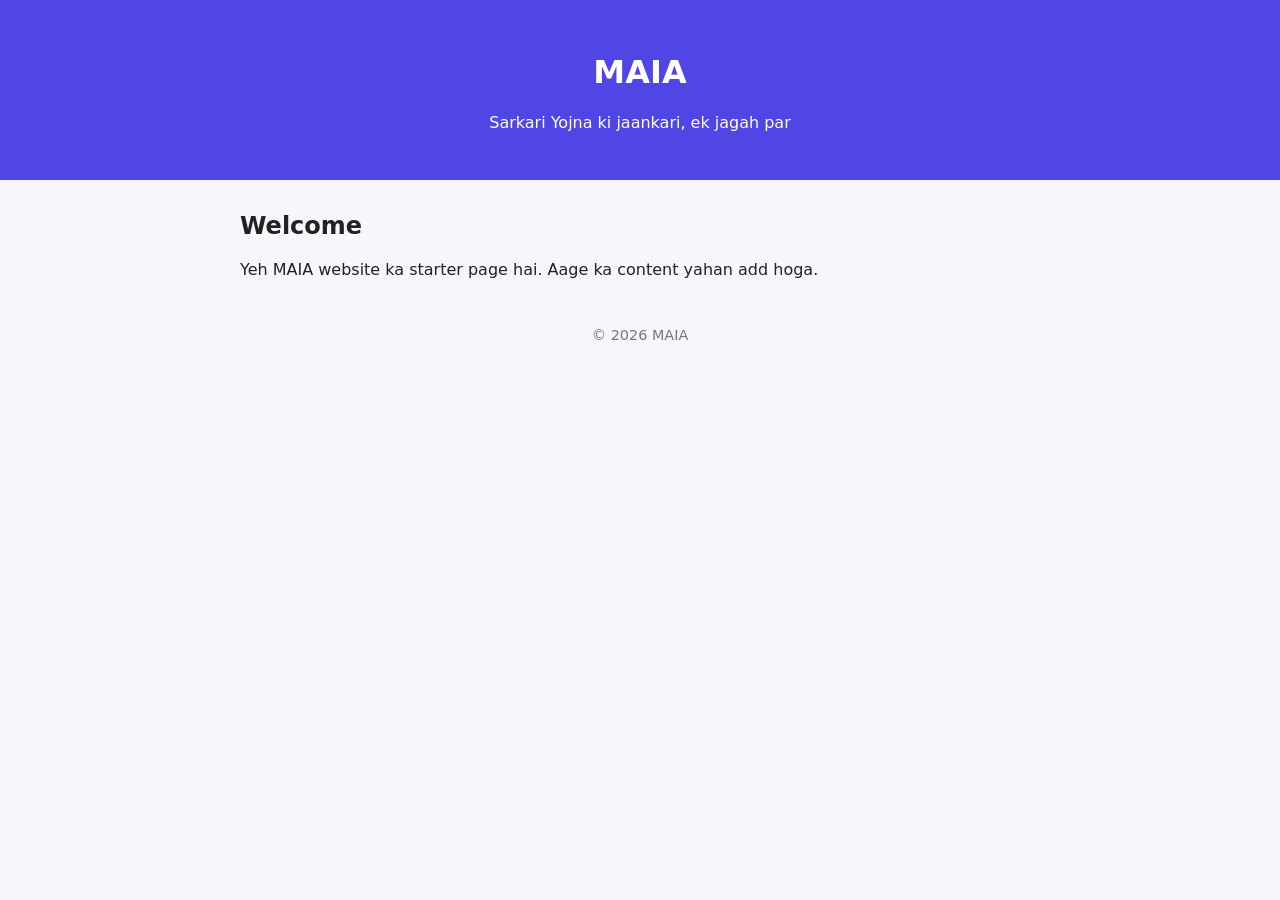
==== index.html @ 8923d4aa "Add starter MAIA website" ====
<!DOCTYPE html>
<html lang="hi">
<head>
  <meta charset="UTF-8">
  <meta name="viewport" content="width=device-width, initial-scale=1.0">
  <title>MAIA</title>
  <style>
    body { margin: 0; font-family: system-ui, sans-serif; background: #f7f7fb; color: #222; }
    header { background: #4f46e5; color: #fff; padding: 2rem 1rem; text-align: center; }
    main { max-width: 800px; margin: 2rem auto; padding: 0 1rem; }
    footer { text-align: center; padding: 1rem; color: #777; font-size: 0.9rem; }
  </style>
</head>
<body>
  <header>
    <h1>MAIA</h1>
    <p>Sarkari Yojna ki jaankari, ek jagah par</p>
  </header>
  <main>
    <h2>Welcome</h2>
    <p>Yeh MAIA website ka starter page hai. Aage ka content yahan add hoga.</p>
  </main>
  <footer>&copy; 2026 MAIA</footer>
</body>
</html>
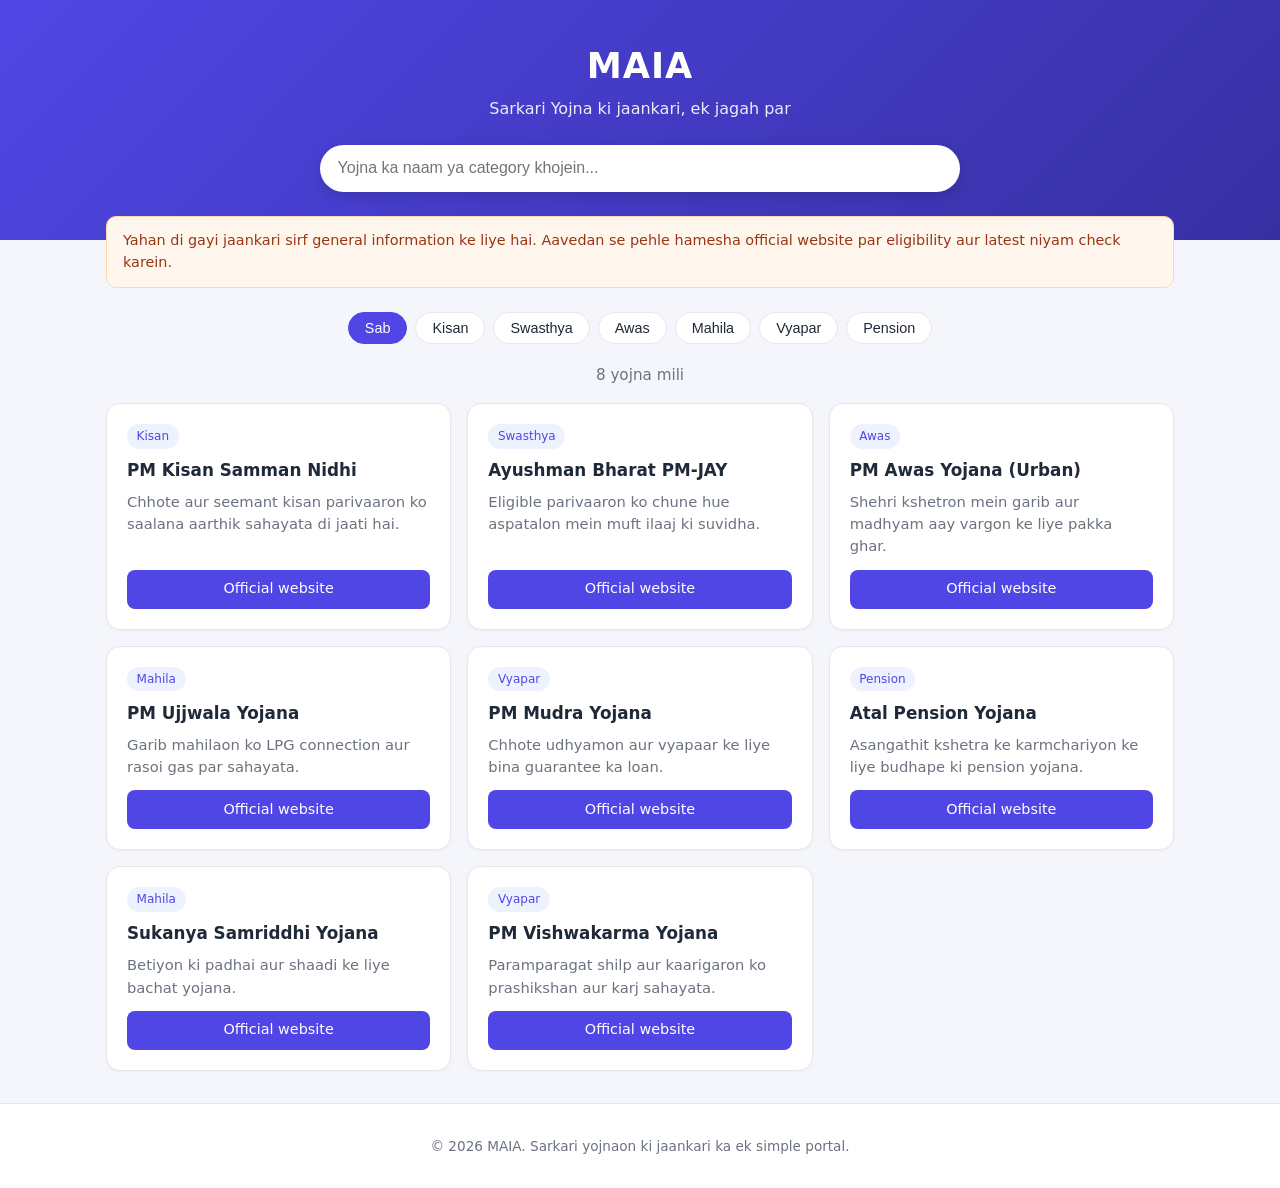
==== commit 198ac2ee: "Build MAIA sarkari yojna portal with search and category filters" ====
--- a/index.html
+++ b/index.html
@@ -3,23 +3,116 @@
 <head>
   <meta charset="UTF-8">
   <meta name="viewport" content="width=device-width, initial-scale=1.0">
-  <title>MAIA</title>
+  <title>MAIA - Sarkari Yojna Portal</title>
   <style>
-    body { margin: 0; font-family: system-ui, sans-serif; background: #f7f7fb; color: #222; }
-    header { background: #4f46e5; color: #fff; padding: 2rem 1rem; text-align: center; }
-    main { max-width: 800px; margin: 2rem auto; padding: 0 1rem; }
-    footer { text-align: center; padding: 1rem; color: #777; font-size: 0.9rem; }
+    :root { --primary: #4f46e5; --primary-dark: #3730a3; --bg: #f5f6fb; --card: #fff; --text: #1f2937; --muted: #6b7280; --border: #e5e7eb; }
+    * { box-sizing: border-box; }
+    body { margin: 0; font-family: system-ui, -apple-system, "Segoe UI", Roboto, sans-serif; background: var(--bg); color: var(--text); line-height: 1.5; }
+    header { background: linear-gradient(135deg, var(--primary), var(--primary-dark)); color: #fff; padding: 2.5rem 1rem 3rem; text-align: center; }
+    header h1 { margin: 0 0 .25rem; font-size: 2.2rem; letter-spacing: 1px; }
+    header p { margin: 0; opacity: .9; }
+    .search-wrap { max-width: 640px; margin: 1.5rem auto 0; }
+    .search-wrap input { width: 100%; padding: .9rem 1.1rem; border-radius: 999px; border: none; font-size: 1rem; outline: none; box-shadow: 0 4px 14px rgba(0,0,0,.15); }
+    main { max-width: 1100px; margin: -1.5rem auto 2rem; padding: 0 1rem; }
+    .filters { display: flex; flex-wrap: wrap; gap: .5rem; margin-bottom: 1.25rem; justify-content: center; }
+    .chip { border: 1px solid var(--border); background: var(--card); padding: .45rem 1rem; border-radius: 999px; cursor: pointer; font-size: .9rem; color: var(--text); }
+    .chip.active { background: var(--primary); border-color: var(--primary); color: #fff; }
+    .count { text-align: center; color: var(--muted); margin-bottom: 1rem; font-size: .95rem; }
+    .grid { display: grid; grid-template-columns: repeat(auto-fill, minmax(290px, 1fr)); gap: 1rem; }
+    .card { background: var(--card); border: 1px solid var(--border); border-radius: 14px; padding: 1.25rem; display: flex; flex-direction: column; box-shadow: 0 1px 3px rgba(0,0,0,.04); }
+    .tag { align-self: flex-start; font-size: .75rem; background: #eef2ff; color: var(--primary); padding: .2rem .6rem; border-radius: 999px; margin-bottom: .6rem; }
+    .card h3 { margin: 0 0 .5rem; font-size: 1.05rem; }
+    .card p { margin: 0 0 .75rem; color: var(--muted); font-size: .92rem; flex: 1; }
+    .meta { font-size: .82rem; color: var(--muted); margin-bottom: .75rem; }
+    .btn { display: inline-block; text-align: center; background: var(--primary); color: #fff; text-decoration: none; padding: .55rem .9rem; border-radius: 8px; font-size: .9rem; }
+    .btn:hover { background: var(--primary-dark); }
+    .empty { text-align: center; color: var(--muted); padding: 2rem 0; display: none; }
+    .notice { background: #fff7ed; border: 1px solid #fed7aa; color: #9a3412; padding: .85rem 1rem; border-radius: 10px; font-size: .9rem; margin-bottom: 1.5rem; }
+    footer { text-align: center; color: var(--muted); font-size: .85rem; padding: 2rem 1rem; border-top: 1px solid var(--border); background: var(--card); }
   </style>
 </head>
 <body>
   <header>
     <h1>MAIA</h1>
     <p>Sarkari Yojna ki jaankari, ek jagah par</p>
+    <div class="search-wrap">
+      <input id="search" type="search" placeholder="Yojna ka naam ya category khojein..." aria-label="Search schemes">
+    </div>
   </header>
+
   <main>
-    <h2>Welcome</h2>
-    <p>Yeh MAIA website ka starter page hai. Aage ka content yahan add hoga.</p>
+    <div class="notice">Yahan di gayi jaankari sirf general information ke liye hai. Aavedan se pehle hamesha official website par eligibility aur latest niyam check karein.</div>
+
+    <div class="filters" id="filters"></div>
+    <div class="count" id="count"></div>
+    <div class="grid" id="grid"></div>
+    <div class="empty" id="empty">Koi yojna nahi mili. Dusra shabd try karein.</div>
   </main>
-  <footer>&copy; 2026 MAIA</footer>
+
+  <footer>&copy; 2026 MAIA. Sarkari yojnaon ki jaankari ka ek simple portal.</footer>
+
+  <script>
+    const schemes = [
+      { name: "PM Kisan Samman Nidhi", category: "Kisan", desc: "Chhote aur seemant kisan parivaaron ko saalana aarthik sahayata di jaati hai.", link: "https://pmkisan.gov.in" },
+      { name: "Ayushman Bharat PM-JAY", category: "Swasthya", desc: "Eligible parivaaron ko chune hue aspatalon mein muft ilaaj ki suvidha.", link: "https://pmjay.gov.in" },
+      { name: "PM Awas Yojana (Urban)", category: "Awas", desc: "Shehri kshetron mein garib aur madhyam aay vargon ke liye pakka ghar.", link: "https://pmay-urban.gov.in" },
+      { name: "PM Ujjwala Yojana", category: "Mahila", desc: "Garib mahilaon ko LPG connection aur rasoi gas par sahayata.", link: "https://www.pmuy.gov.in" },
+      { name: "PM Mudra Yojana", category: "Vyapar", desc: "Chhote udhyamon aur vyapaar ke liye bina guarantee ka loan.", link: "https://www.mudra.org.in" },
+      { name: "Atal Pension Yojana", category: "Pension", desc: "Asangathit kshetra ke karmchariyon ke liye budhape ki pension yojana.", link: "https://www.npscra.nsdl.co.in" },
+      { name: "Sukanya Samriddhi Yojana", category: "Mahila", desc: "Betiyon ki padhai aur shaadi ke liye bachat yojana.", link: "https://www.india.gov.in" },
+      { name: "PM Vishwakarma Yojana", category: "Vyapar", desc: "Paramparagat shilp aur kaarigaron ko prashikshan aur karj sahayata.", link: "https://pmvishwakarma.gov.in" }
+    ];
+
+    const categories = ["Sab", ...new Set(schemes.map(s => s.category))];
+    let activeCategory = "Sab";
+    let query = "";
+
+    const filtersEl = document.getElementById("filters");
+    const gridEl = document.getElementById("grid");
+    const countEl = document.getElementById("count");
+    const emptyEl = document.getElementById("empty");
+    const searchEl = document.getElementById("search");
+
+    function renderFilters() {
+      filtersEl.innerHTML = "";
+      categories.forEach(cat => {
+        const btn = document.createElement("button");
+        btn.className = "chip" + (cat === activeCategory ? " active" : "");
+        btn.textContent = cat;
+        btn.onclick = () => { activeCategory = cat; renderFilters(); renderCards(); };
+        filtersEl.appendChild(btn);
+      });
+    }
+
+    function renderCards() {
+      const q = query.trim().toLowerCase();
+      const list = schemes.filter(s =>
+        (activeCategory === "Sab" || s.category === activeCategory) &&
+        (s.name.toLowerCase().includes(q) || s.desc.toLowerCase().includes(q) || s.category.toLowerCase().includes(q))
+      );
+      gridEl.innerHTML = "";
+      list.forEach(s => {
+        const card = document.createElement("div");
+        card.className = "card";
+        card.innerHTML = `
+          <span class="tag"></span>
+          <h3></h3>
+          <p></p>
+          <a class="btn" target="_blank" rel="noopener noreferrer">Official website</a>`;
+        card.querySelector(".tag").textContent = s.category;
+        card.querySelector("h3").textContent = s.name;
+        card.querySelector("p").textContent = s.desc;
+        card.querySelector("a").href = s.link;
+        gridEl.appendChild(card);
+      });
+      countEl.textContent = `${list.length} yojna mili`;
+      emptyEl.style.display = list.length ? "none" : "block";
+    }
+
+    searchEl.addEventListener("input", e => { query = e.target.value; renderCards(); });
+
+    renderFilters();
+    renderCards();
+  </script>
 </body>
 </html>
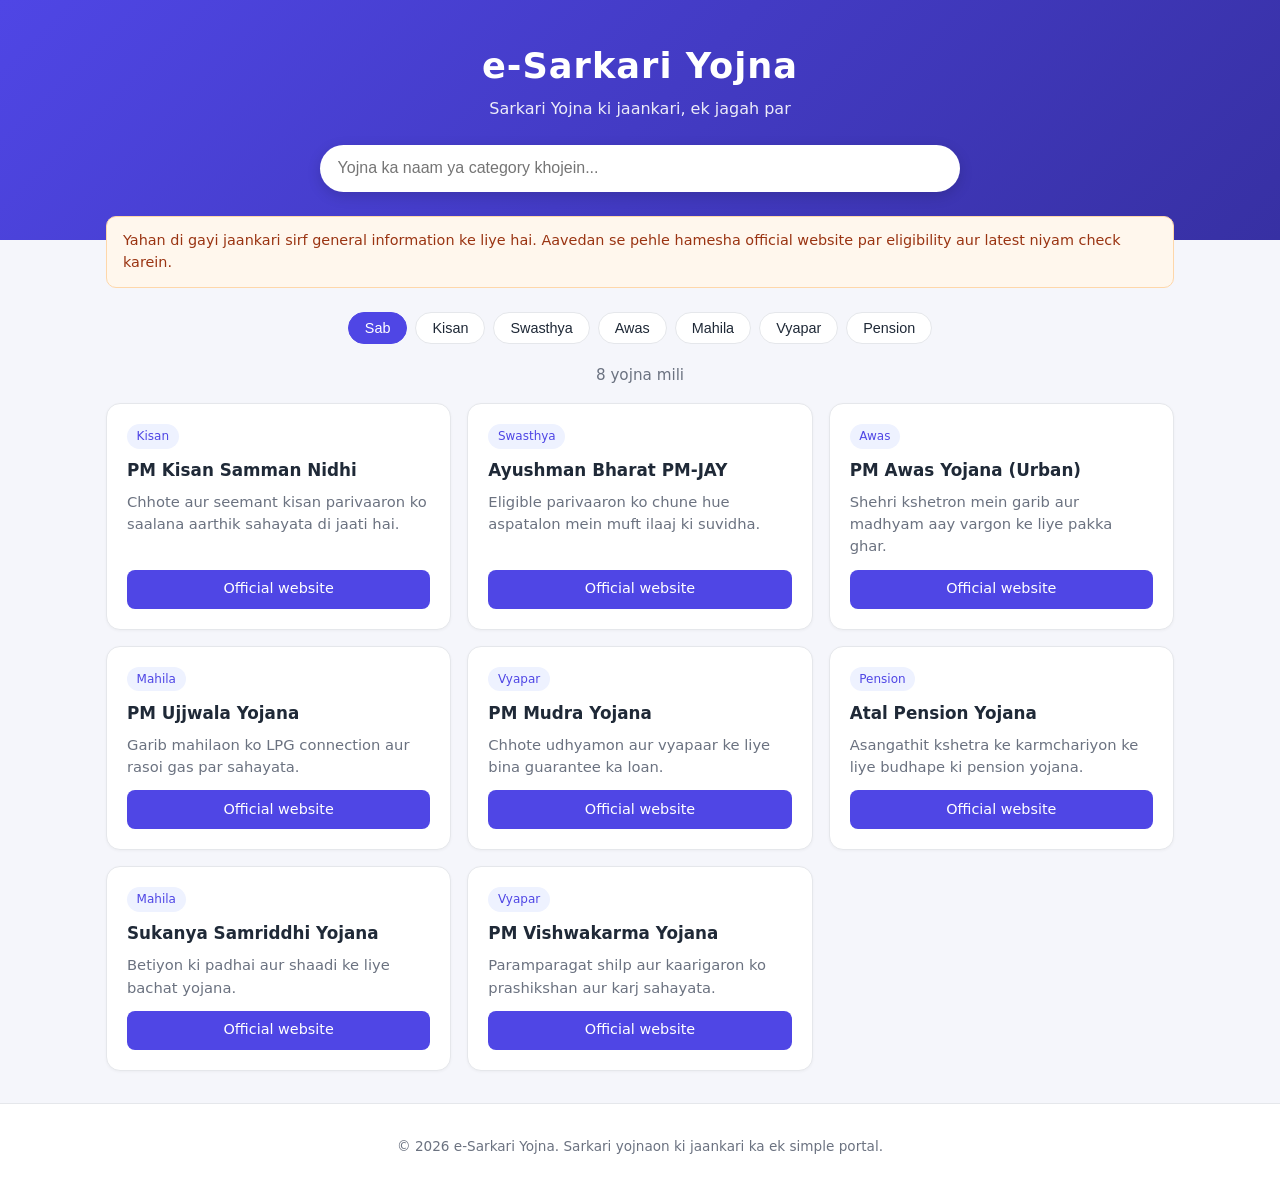
==== commit 416fffe6: "Rename site to e-Sarkari Yojna" ====
--- a/index.html
+++ b/index.html
@@ -3,7 +3,7 @@
 <head>
   <meta charset="UTF-8">
   <meta name="viewport" content="width=device-width, initial-scale=1.0">
-  <title>MAIA - Sarkari Yojna Portal</title>
+  <title>e-Sarkari Yojna - Sarkari Yojna Portal</title>
   <style>
     :root { --primary: #4f46e5; --primary-dark: #3730a3; --bg: #f5f6fb; --card: #fff; --text: #1f2937; --muted: #6b7280; --border: #e5e7eb; }
     * { box-sizing: border-box; }
@@ -23,7 +23,6 @@
     .tag { align-self: flex-start; font-size: .75rem; background: #eef2ff; color: var(--primary); padding: .2rem .6rem; border-radius: 999px; margin-bottom: .6rem; }
     .card h3 { margin: 0 0 .5rem; font-size: 1.05rem; }
     .card p { margin: 0 0 .75rem; color: var(--muted); font-size: .92rem; flex: 1; }
-    .meta { font-size: .82rem; color: var(--muted); margin-bottom: .75rem; }
     .btn { display: inline-block; text-align: center; background: var(--primary); color: #fff; text-decoration: none; padding: .55rem .9rem; border-radius: 8px; font-size: .9rem; }
     .btn:hover { background: var(--primary-dark); }
     .empty { text-align: center; color: var(--muted); padding: 2rem 0; display: none; }
@@ -33,7 +32,7 @@
 </head>
 <body>
   <header>
-    <h1>MAIA</h1>
+    <h1>e-Sarkari Yojna</h1>
     <p>Sarkari Yojna ki jaankari, ek jagah par</p>
     <div class="search-wrap">
       <input id="search" type="search" placeholder="Yojna ka naam ya category khojein..." aria-label="Search schemes">
@@ -49,7 +48,7 @@
     <div class="empty" id="empty">Koi yojna nahi mili. Dusra shabd try karein.</div>
   </main>
 
-  <footer>&copy; 2026 MAIA. Sarkari yojnaon ki jaankari ka ek simple portal.</footer>
+  <footer>&copy; 2026 e-Sarkari Yojna. Sarkari yojnaon ki jaankari ka ek simple portal.</footer>
 
   <script>
     const schemes = [
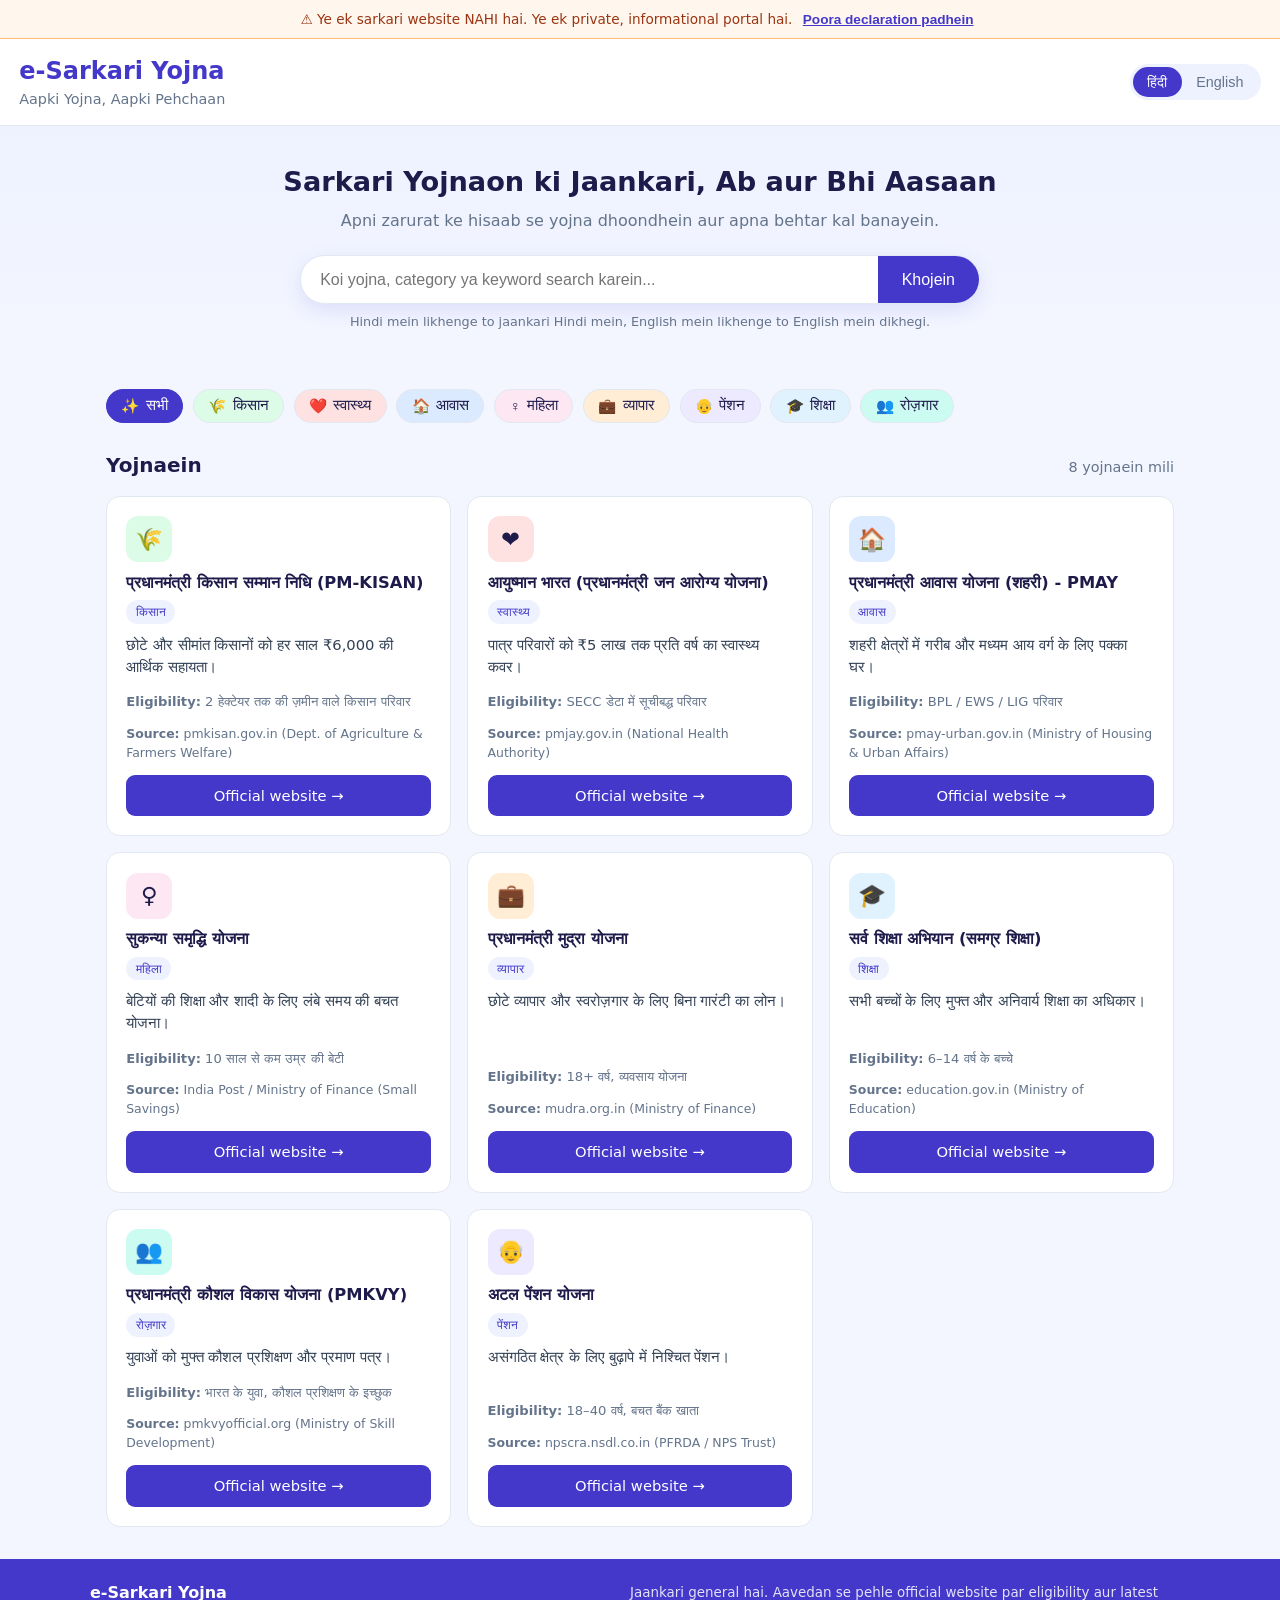
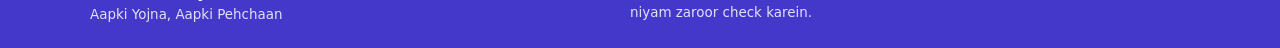
==== commit 7f303f11: "Rebuild portal per mockup: bilingual (Hindi/English by search), declaration, source links" ====
--- a/index.html
+++ b/index.html
@@ -1,117 +1,366 @@
 <!DOCTYPE html>
 <html lang="hi">
 <head>
-  <meta charset="UTF-8">
-  <meta name="viewport" content="width=device-width, initial-scale=1.0">
-  <title>e-Sarkari Yojna - Sarkari Yojna Portal</title>
-  <style>
-    :root { --primary: #4f46e5; --primary-dark: #3730a3; --bg: #f5f6fb; --card: #fff; --text: #1f2937; --muted: #6b7280; --border: #e5e7eb; }
-    * { box-sizing: border-box; }
-    body { margin: 0; font-family: system-ui, -apple-system, "Segoe UI", Roboto, sans-serif; background: var(--bg); color: var(--text); line-height: 1.5; }
-    header { background: linear-gradient(135deg, var(--primary), var(--primary-dark)); color: #fff; padding: 2.5rem 1rem 3rem; text-align: center; }
-    header h1 { margin: 0 0 .25rem; font-size: 2.2rem; letter-spacing: 1px; }
-    header p { margin: 0; opacity: .9; }
-    .search-wrap { max-width: 640px; margin: 1.5rem auto 0; }
-    .search-wrap input { width: 100%; padding: .9rem 1.1rem; border-radius: 999px; border: none; font-size: 1rem; outline: none; box-shadow: 0 4px 14px rgba(0,0,0,.15); }
-    main { max-width: 1100px; margin: -1.5rem auto 2rem; padding: 0 1rem; }
-    .filters { display: flex; flex-wrap: wrap; gap: .5rem; margin-bottom: 1.25rem; justify-content: center; }
-    .chip { border: 1px solid var(--border); background: var(--card); padding: .45rem 1rem; border-radius: 999px; cursor: pointer; font-size: .9rem; color: var(--text); }
-    .chip.active { background: var(--primary); border-color: var(--primary); color: #fff; }
-    .count { text-align: center; color: var(--muted); margin-bottom: 1rem; font-size: .95rem; }
-    .grid { display: grid; grid-template-columns: repeat(auto-fill, minmax(290px, 1fr)); gap: 1rem; }
-    .card { background: var(--card); border: 1px solid var(--border); border-radius: 14px; padding: 1.25rem; display: flex; flex-direction: column; box-shadow: 0 1px 3px rgba(0,0,0,.04); }
-    .tag { align-self: flex-start; font-size: .75rem; background: #eef2ff; color: var(--primary); padding: .2rem .6rem; border-radius: 999px; margin-bottom: .6rem; }
-    .card h3 { margin: 0 0 .5rem; font-size: 1.05rem; }
-    .card p { margin: 0 0 .75rem; color: var(--muted); font-size: .92rem; flex: 1; }
-    .btn { display: inline-block; text-align: center; background: var(--primary); color: #fff; text-decoration: none; padding: .55rem .9rem; border-radius: 8px; font-size: .9rem; }
-    .btn:hover { background: var(--primary-dark); }
-    .empty { text-align: center; color: var(--muted); padding: 2rem 0; display: none; }
-    .notice { background: #fff7ed; border: 1px solid #fed7aa; color: #9a3412; padding: .85rem 1rem; border-radius: 10px; font-size: .9rem; margin-bottom: 1.5rem; }
-    footer { text-align: center; color: var(--muted); font-size: .85rem; padding: 2rem 1rem; border-top: 1px solid var(--border); background: var(--card); }
-  </style>
+<meta charset="UTF-8">
+<meta name="viewport" content="width=device-width, initial-scale=1.0">
+<title>e-Sarkari Yojna - Aapki Yojna, Aapki Pehchaan</title>
+<style>
+:root{--p:#4338ca;--p2:#312e81;--bg:#f4f6ff;--card:#fff;--tx:#1e1b4b;--mu:#64748b;--bd:#e2e8f0;--warn:#fff7ed;--warnbd:#fdba74;--warntx:#9a3412}
+*{box-sizing:border-box}
+body{margin:0;font-family:system-ui,-apple-system,"Segoe UI",Roboto,"Noto Sans Devanagari",sans-serif;background:var(--bg);color:var(--tx);line-height:1.5}
+.disc-bar{background:var(--warn);border-bottom:1px solid var(--warnbd);color:var(--warntx);font-size:.85rem;padding:.55rem 1rem;text-align:center}
+.disc-bar button{background:none;border:none;color:var(--p);font-weight:600;cursor:pointer;text-decoration:underline;font-size:.85rem}
+header.top{background:#fff;border-bottom:1px solid var(--bd);padding:.9rem 1.2rem;display:flex;align-items:center;justify-content:space-between;flex-wrap:wrap;gap:.75rem}
+.brand h1{margin:0;font-size:1.5rem;color:var(--p)}
+.brand p{margin:0;color:var(--mu);font-size:.9rem}
+.right{display:flex;gap:.6rem;align-items:center;flex-wrap:wrap}
+.lang{display:flex;background:#eef2ff;border-radius:999px;padding:3px}
+.lang button{border:none;background:none;padding:.4rem .9rem;border-radius:999px;cursor:pointer;font-size:.9rem;color:var(--mu)}
+.lang button.on{background:var(--p);color:#fff}
+.hero{background:linear-gradient(#eef2ff,#f4f6ff);padding:2.2rem 1rem 2.4rem;text-align:center}
+.hero h2{margin:0 0 .4rem;font-size:1.7rem}
+.hero p{margin:0 0 1.4rem;color:var(--mu)}
+.search{max-width:680px;margin:0 auto;display:flex;background:#fff;border-radius:999px;box-shadow:0 6px 20px rgba(67,56,202,.12);overflow:hidden;border:1px solid var(--bd)}
+.search input{flex:1;border:none;outline:none;padding:.9rem 1.2rem;font-size:1rem;min-width:0;background:transparent}
+.search button{background:var(--p);color:#fff;border:none;padding:0 1.5rem;font-size:1rem;cursor:pointer}
+.search-hint{font-size:.8rem;color:var(--mu);margin-top:.5rem}
+.cats{display:flex;gap:.6rem;overflow-x:auto;padding:1.2rem 1rem;max-width:1100px;margin:0 auto}
+.cat{flex:0 0 auto;display:flex;align-items:center;gap:.4rem;border:1px solid var(--bd);background:#fff;border-radius:999px;padding:.45rem .9rem;cursor:pointer;font-size:.92rem;color:var(--tx)}
+.cat.on{background:var(--p);border-color:var(--p);color:#fff}
+main{max-width:1100px;margin:0 auto;padding:0 1rem 2rem}
+.sec{display:flex;justify-content:space-between;align-items:baseline;margin:.5rem 0 1rem}
+.sec h3{margin:0;font-size:1.25rem}
+.sec span{color:var(--mu);font-size:.9rem}
+.grid{display:grid;grid-template-columns:repeat(auto-fill,minmax(300px,1fr));gap:1rem}
+.card{background:var(--card);border:1px solid var(--bd);border-radius:14px;padding:1.2rem;display:flex;flex-direction:column}
+.ic{width:46px;height:46px;border-radius:12px;display:flex;align-items:center;justify-content:center;font-size:1.4rem;margin-bottom:.6rem}
+.card h4{margin:0 0 .4rem;font-size:1.02rem;line-height:1.35}
+.tag{align-self:flex-start;font-size:.75rem;padding:.18rem .6rem;border-radius:999px;background:#eef2ff;color:var(--p);margin-bottom:.6rem}
+.card p{margin:0 0 .7rem;color:#334155;font-size:.92rem;flex:1}
+.meta{font-size:.82rem;color:var(--mu);margin:.2rem 0}
+.src{font-size:.78rem;color:var(--mu);margin:.6rem 0 .8rem}
+.btn{display:block;text-align:center;background:var(--p);color:#fff;text-decoration:none;padding:.6rem;border-radius:9px;font-size:.92rem}
+.btn:hover{background:var(--p2)}
+.empty{display:none;background:#fff;border:1px dashed #c7d2fe;border-radius:14px;padding:2rem 1rem;text-align:center;margin-top:1rem}
+.empty h4{margin:.4rem 0}
+.empty p{color:var(--mu);margin:.2rem 0 1rem}
+.empty button{background:var(--p);color:#fff;border:none;padding:.6rem 1.2rem;border-radius:9px;cursor:pointer}
+footer{background:var(--p);color:#fff;padding:1.4rem 1rem}
+footer .in{max-width:1100px;margin:0 auto;display:flex;justify-content:space-between;gap:1rem;flex-wrap:wrap;align-items:center}
+footer small{opacity:.85;display:block;max-width:560px;font-size:.84rem}
+.modal{position:fixed;inset:0;background:rgba(15,23,42,.55);display:none;align-items:center;justify-content:center;padding:1rem;z-index:10}
+.modal.open{display:flex}
+.modal .box{background:#fff;color:var(--tx);max-width:560px;width:100%;border-radius:16px;padding:1.5rem;max-height:86vh;overflow:auto}
+.modal h3{margin:0 0 .8rem}
+.modal p,.modal li{font-size:.94rem}
+.modal button{background:var(--p);color:#fff;border:none;padding:.6rem 1.2rem;border-radius:9px;cursor:pointer;margin-top:.6rem}
+</style>
 </head>
 <body>
-  <header>
+
+<div class="disc-bar">
+  <span id="discBarText"></span>
+  <button id="openDisc"></button>
+</div>
+
+<header class="top">
+  <div class="brand">
     <h1>e-Sarkari Yojna</h1>
-    <p>Sarkari Yojna ki jaankari, ek jagah par</p>
-    <div class="search-wrap">
-      <input id="search" type="search" placeholder="Yojna ka naam ya category khojein..." aria-label="Search schemes">
+    <p id="tagline"></p>
+  </div>
+  <div class="right">
+    <div class="lang" role="group" aria-label="Language">
+      <button id="lHi" type="button">हिंदी</button>
+      <button id="lEn" type="button">English</button>
     </div>
-  </header>
-
-  <main>
-    <div class="notice">Yahan di gayi jaankari sirf general information ke liye hai. Aavedan se pehle hamesha official website par eligibility aur latest niyam check karein.</div>
-
-    <div class="filters" id="filters"></div>
-    <div class="count" id="count"></div>
-    <div class="grid" id="grid"></div>
-    <div class="empty" id="empty">Koi yojna nahi mili. Dusra shabd try karein.</div>
-  </main>
-
-  <footer>&copy; 2026 e-Sarkari Yojna. Sarkari yojnaon ki jaankari ka ek simple portal.</footer>
-
-  <script>
-    const schemes = [
-      { name: "PM Kisan Samman Nidhi", category: "Kisan", desc: "Chhote aur seemant kisan parivaaron ko saalana aarthik sahayata di jaati hai.", link: "https://pmkisan.gov.in" },
-      { name: "Ayushman Bharat PM-JAY", category: "Swasthya", desc: "Eligible parivaaron ko chune hue aspatalon mein muft ilaaj ki suvidha.", link: "https://pmjay.gov.in" },
-      { name: "PM Awas Yojana (Urban)", category: "Awas", desc: "Shehri kshetron mein garib aur madhyam aay vargon ke liye pakka ghar.", link: "https://pmay-urban.gov.in" },
-      { name: "PM Ujjwala Yojana", category: "Mahila", desc: "Garib mahilaon ko LPG connection aur rasoi gas par sahayata.", link: "https://www.pmuy.gov.in" },
-      { name: "PM Mudra Yojana", category: "Vyapar", desc: "Chhote udhyamon aur vyapaar ke liye bina guarantee ka loan.", link: "https://www.mudra.org.in" },
-      { name: "Atal Pension Yojana", category: "Pension", desc: "Asangathit kshetra ke karmchariyon ke liye budhape ki pension yojana.", link: "https://www.npscra.nsdl.co.in" },
-      { name: "Sukanya Samriddhi Yojana", category: "Mahila", desc: "Betiyon ki padhai aur shaadi ke liye bachat yojana.", link: "https://www.india.gov.in" },
-      { name: "PM Vishwakarma Yojana", category: "Vyapar", desc: "Paramparagat shilp aur kaarigaron ko prashikshan aur karj sahayata.", link: "https://pmvishwakarma.gov.in" }
-    ];
-
-    const categories = ["Sab", ...new Set(schemes.map(s => s.category))];
-    let activeCategory = "Sab";
-    let query = "";
-
-    const filtersEl = document.getElementById("filters");
-    const gridEl = document.getElementById("grid");
-    const countEl = document.getElementById("count");
-    const emptyEl = document.getElementById("empty");
-    const searchEl = document.getElementById("search");
-
-    function renderFilters() {
-      filtersEl.innerHTML = "";
-      categories.forEach(cat => {
-        const btn = document.createElement("button");
-        btn.className = "chip" + (cat === activeCategory ? " active" : "");
-        btn.textContent = cat;
-        btn.onclick = () => { activeCategory = cat; renderFilters(); renderCards(); };
-        filtersEl.appendChild(btn);
-      });
-    }
-
-    function renderCards() {
-      const q = query.trim().toLowerCase();
-      const list = schemes.filter(s =>
-        (activeCategory === "Sab" || s.category === activeCategory) &&
-        (s.name.toLowerCase().includes(q) || s.desc.toLowerCase().includes(q) || s.category.toLowerCase().includes(q))
-      );
-      gridEl.innerHTML = "";
-      list.forEach(s => {
-        const card = document.createElement("div");
-        card.className = "card";
-        card.innerHTML = `
-          <span class="tag"></span>
-          <h3></h3>
-          <p></p>
-          <a class="btn" target="_blank" rel="noopener noreferrer">Official website</a>`;
-        card.querySelector(".tag").textContent = s.category;
-        card.querySelector("h3").textContent = s.name;
-        card.querySelector("p").textContent = s.desc;
-        card.querySelector("a").href = s.link;
-        gridEl.appendChild(card);
-      });
-      countEl.textContent = `${list.length} yojna mili`;
-      emptyEl.style.display = list.length ? "none" : "block";
-    }
-
-    searchEl.addEventListener("input", e => { query = e.target.value; renderCards(); });
-
-    renderFilters();
-    renderCards();
-  </script>
+  </div>
+</header>
+
+<section class="hero">
+  <h2 id="heroTitle"></h2>
+  <p id="heroSub"></p>
+  <form class="search" id="searchForm" role="search">
+    <input id="q" type="search" autocomplete="off" aria-label="Search">
+    <button type="submit" id="searchBtn"></button>
+  </form>
+  <div class="search-hint" id="hint"></div>
+</section>
+
+<nav class="cats" id="cats" aria-label="Categories"></nav>
+
+<main>
+  <div class="sec"><h3 id="listTitle"></h3><span id="count"></span></div>
+  <div class="grid" id="grid"></div>
+  <div class="empty" id="empty">
+    <div style="font-size:2rem">🔍</div>
+    <h4 id="emptyTitle"></h4>
+    <p id="emptyText"></p>
+    <button id="showAll" type="button"></button>
+  </div>
+</main>
+
+<footer>
+  <div class="in">
+    <div>
+      <strong>e-Sarkari Yojna</strong>
+      <small id="footTag"></small>
+    </div>
+    <small id="footDisc"></small>
+  </div>
+</footer>
+
+<div class="modal" id="modal" role="dialog" aria-modal="true">
+  <div class="box">
+    <h3 id="mdTitle"></h3>
+    <div id="mdBody"></div>
+    <button id="mdClose" type="button"></button>
+  </div>
+</div>
+
+<script>
+const UI = {
+  hi: {
+    discBar: "⚠️ Ye ek sarkari website NAHI hai. Ye ek private, informational portal hai.",
+    discBtn: "Poora declaration padhein",
+    tagline: "Aapki Yojna, Aapki Pehchaan",
+    heroTitle: "Sarkari Yojnaon ki Jaankari, Ab aur Bhi Aasaan",
+    heroSub: "Apni zarurat ke hisaab se yojna dhoondhein aur apna behtar kal banayein.",
+    searchPh: "Koi yojna, category ya keyword search karein...",
+    searchBtn: "Khojein",
+    hint: "Hindi mein likhenge to jaankari Hindi mein, English mein likhenge to English mein dikhegi.",
+    listTitle: "Yojnaein",
+    count: n => `${n} yojnaein mili`,
+    btn: "Official website",
+    src: "Source",
+    elig: "Eligibility",
+    emptyTitle: "Koi yojna nahi mili!",
+    emptyText: "Aapke search ya filter se koi yojna match nahi hui.",
+    showAll: "Sab dikhayein",
+    footTag: "Aapki Yojna, Aapki Pehchaan",
+    footDisc: "Jaankari general hai. Aavedan se pehle official website par eligibility aur latest niyam zaroor check karein.",
+    mdTitle: "Declaration / Ghoshna",
+    mdClose: "Samjha, band karein",
+    mdBody: `<p><b>Ye sarkari website nahi hai.</b> e-Sarkari Yojna ek private, informational portal hai jo sarkari yojnaon ki jaankari saral bhasha mein dene ke liye banaya gaya hai.</p>
+      <ul><li>Yahan di gayi jaankari kisi sarkari vibhaag ki aadhikarik ghoshna nahi hai.</li>
+      <li>Ye portal kisi bhi sarkari vibhaag, mantralaya ya sarkari sanstha se sambandhit nahi hai.</li>
+      <li>Aavedan, bhugtaan ya kisi bhi sarkari kaam ke liye is portal par koi form nahi bharein.</li>
+      <li>Har yojna ka source aur official link diya gaya hai. Final eligibility, dastavez aur shulk ke liye hamesha official website dekhein.</li>
+      <li>Jaankari update hoti rehti hai, par uski puri zimmedari nahi li ja sakti. Galti hone par source hi antim maana jaayega.</li></ul>`,
+    chipLabel: c => c.hi
+  },
+  en: {
+    discBar: "⚠️ This is NOT a government website. It is a private, informational portal.",
+    discBtn: "Read full declaration",
+    tagline: "Aapki Yojna, Aapki Pehchaan",
+    heroTitle: "Government Schemes Information, Made Easier",
+    heroSub: "Find a scheme that suits your needs and build a better future.",
+    searchPh: "Search scheme, category or keyword...",
+    searchBtn: "Search",
+    hint: "Search in Hindi to see results in Hindi, or in English to see results in English.",
+    listTitle: "Schemes",
+    count: n => `${n} schemes found`,
+    btn: "Official website",
+    src: "Source",
+    elig: "Eligibility",
+    emptyTitle: "No scheme found!",
+    emptyText: "No scheme matches your search or filter.",
+    showAll: "Show all",
+    footTag: "Aapki Yojna, Aapki Pehchaan",
+    footDisc: "Information is general. Always check eligibility and latest rules on the official website before applying.",
+    mdTitle: "Declaration",
+    mdClose: "Understood, close",
+    mdBody: `<p><b>This is NOT a government website.</b> e-Sarkari Yojna is a private, informational portal created to explain government schemes in simple language.</p>
+      <ul><li>The information here is not an official announcement of any government department.</li>
+      <li>This portal is not affiliated with any government ministry, department or agency.</li>
+      <li>Do not fill any application, payment or government form through this portal.</li>
+      <li>Each scheme lists its source and official link. For final eligibility, documents and fees, always check the official website.</li>
+      <li>Information is updated from time to time, but accuracy is not guaranteed. In case of any mismatch, the official source prevails.</li></ul>`,
+    chipLabel: c => c.en
+  }
+};
+
+const CATS = {
+  kisan:{hi:"किसान",en:"Kisan",icon:"🌾",bg:"#dcfce7"},
+  swasthya:{hi:"स्वास्थ्य",en:"Swasthya",icon:"❤️",bg:"#fee2e2"},
+  awas:{hi:"आवास",en:"Awas",icon:"🏠",bg:"#dbeafe"},
+  mahila:{hi:"महिला",en:"Mahila",icon:"♀️",bg:"#fce7f3"},
+  vyapar:{hi:"व्यापार",en:"Vyapar",icon:"💼",bg:"#ffedd5"},
+  pension:{hi:"पेंशन",en:"Pension",icon:"👴",bg:"#ede9fe"},
+  shiksha:{hi:"शिक्षा",en:"Shiksha",icon:"🎓",bg:"#e0f2fe"},
+  rozgar:{hi:"रोज़गार",en:"Rozgar",icon:"👥",bg:"#ccfbf1"}
+};
+
+const SCHEMES = [
+  { cat:"kisan", icon:"🌾",
+    name:{hi:"प्रधानमंत्री किसान सम्मान निधि (PM-KISAN)",en:"Pradhan Mantri Kisan Samman Nidhi (PM-KISAN)"},
+    desc:{hi:"छोटे और सीमांत किसानों को हर साल ₹6,000 की आर्थिक सहायता।",en:"Annual income support of ₹6,000 for small and marginal farmer families."},
+    elig:{hi:"2 हेक्टेयर तक की ज़मीन वाले किसान परिवार",en:"Farmer families with up to 2 hectares of cultivable land"},
+    keys:"kisan farmer pm kisan किसान खेती ज़मीन",
+    src:{name:"pmkisan.gov.in (Dept. of Agriculture & Farmers Welfare)",url:"https://pmkisan.gov.in"},
+    link:"https://pmkisan.gov.in" },
+  { cat:"swasthya", icon:"❤️",
+    name:{hi:"आयुष्मान भारत (प्रधानमंत्री जन आरोग्य योजना)",en:"Ayushman Bharat (Pradhan Mantri Jan Arogya Yojana)"},
+    desc:{hi:"पात्र परिवारों को ₹5 लाख तक प्रति वर्ष का स्वास्थ्य कवर।",en:"Health cover up to ₹5 lakh per family per year for eligible families."},
+    elig:{hi:"SECC डेटा में सूचीबद्ध परिवार",en:"Families listed in SECC data"},
+    keys:"health swasthya ayushman इलाज अस्पताल स्वास्थ्य बीमा",
+    src:{name:"pmjay.gov.in (National Health Authority)",url:"https://pmjay.gov.in"},
+    link:"https://pmjay.gov.in" },
+  { cat:"awas", icon:"🏠",
+    name:{hi:"प्रधानमंत्री आवास योजना (शहरी) - PMAY",en:"Pradhan Mantri Awas Yojana (Urban) - PMAY"},
+    desc:{hi:"शहरी क्षेत्रों में गरीब और मध्यम आय वर्ग के लिए पक्का घर।",en:"Pucca house for economically weaker and middle income groups in urban areas."},
+    elig:{hi:"BPL / EWS / LIG परिवार",en:"BPL / EWS / LIG families"},
+    keys:"awas ghar house pmay आवास घर मकान",
+    src:{name:"pmay-urban.gov.in (Ministry of Housing & Urban Affairs)",url:"https://pmay-urban.gov.in"},
+    link:"https://pmay-urban.gov.in" },
+  { cat:"mahila", icon:"♀️",
+    name:{hi:"सुकन्या समृद्धि योजना",en:"Sukanya Samriddhi Yojana"},
+    desc:{hi:"बेटियों की शिक्षा और शादी के लिए लंबे समय की बचत योजना।",en:"Long-term savings scheme for a girl child's education and marriage."},
+    elig:{hi:"10 साल से कम उम्र की बेटी",en:"Girl child below 10 years of age"},
+    keys:"beti betiyan sukanya बेटी बचत शिक्षा शादी",
+    src:{name:"India Post / Ministry of Finance (Small Savings)",url:"https://www.indiapost.gov.in"},
+    link:"https://www.indiapost.gov.in" },
+  { cat:"vyapar", icon:"💼",
+    name:{hi:"प्रधानमंत्री मुद्रा योजना",en:"PM MUDRA Yojana"},
+    desc:{hi:"छोटे व्यापार और स्वरोज़गार के लिए बिना गारंटी का लोन।",en:"Collateral-free loans for small business and self-employment."},
+    elig:{hi:"18+ वर्ष, व्यवसाय योजना",en:"18+ years, business plan"},
+    keys:"mudra loan karj vyapar business लोन व्यापार",
+    src:{name:"mudra.org.in (Ministry of Finance)",url:"https://www.mudra.org.in"},
+    link:"https://www.mudra.org.in" },
+  { cat:"shiksha", icon:"🎓",
+    name:{hi:"सर्व शिक्षा अभियान (समग्र शिक्षा)",en:"Sarva Shiksha Abhiyan (Samagra Shiksha)"},
+    desc:{hi:"सभी बच्चों के लिए मुफ्त और अनिवार्य शिक्षा का अधिकार।",en:"Free and compulsory education for all children under the Right to Education."},
+    elig:{hi:"6–14 वर्ष के बच्चे",en:"Children aged 6–14 years"},
+    keys:"school shiksha padhai bachche education शिक्षा स्कूल बच्चे",
+    src:{name:"education.gov.in (Ministry of Education)",url:"https://www.education.gov.in"},
+    link:"https://www.education.gov.in" },
+  { cat:"rozgar", icon:"👥",
+    name:{hi:"प्रधानमंत्री कौशल विकास योजना (PMKVY)",en:"Pradhan Mantri Kaushal Vikas Yojana (PMKVY)"},
+    desc:{hi:"युवाओं को मुफ्त कौशल प्रशिक्षण और प्रमाण पत्र।",en:"Free skill training and certification for youth."},
+    elig:{hi:"भारत के युवा, कौशल प्रशिक्षण के इच्छुक",en:"Indian youth wanting skill training"},
+    keys:"rozgar job skill kaushal naukri नौकरी रोज़गार कौशल प्रशिक्षण",
+    src:{name:"pmkvyofficial.org (Ministry of Skill Development)",url:"https://www.pmkvyofficial.org"},
+    link:"https://www.pmkvyofficial.org" },
+  { cat:"pension", icon:"👴",
+    name:{hi:"अटल पेंशन योजना",en:"Atal Pension Yojana"},
+    desc:{hi:"असंगठित क्षेत्र के लिए बुढ़ापे में निश्चित पेंशन।",en:"Guaranteed pension in old age for unorganised sector workers."},
+    elig:{hi:"18–40 वर्ष, बचत बैंक खाता",en:"Age 18–40 years, with a savings bank account"},
+    keys:"pension budhape retirement पेंशन बुढ़ापा",
+    src:{name:"npscra.nsdl.co.in (PFRDA / NPS Trust)",url:"https://www.npscra.nsdl.co.in"},
+    link:"https://www.npscra.nsdl.co.in" }
+];
+
+let lang = "hi";
+let cat = "all";
+let query = "";
+
+const $ = id => document.getElementById(id);
+
+function hasDevanagari(s){ return /[\u0900-\u097F]/.test(s); }
+function hasLatin(s){ return /[A-Za-z]/.test(s); }
+
+function applyStaticText(){
+  const t = UI[lang];
+  document.documentElement.lang = lang;
+  $("discBarText").textContent = t.discBar;
+  $("openDisc").textContent = t.discBtn;
+  $("tagline").textContent = t.tagline;
+  $("heroTitle").textContent = t.heroTitle;
+  $("heroSub").textContent = t.heroSub;
+  $("q").placeholder = t.searchPh;
+  $("searchBtn").textContent = t.searchBtn;
+  $("hint").textContent = t.hint;
+  $("listTitle").textContent = t.listTitle;
+  $("emptyTitle").textContent = t.emptyTitle;
+  $("emptyText").textContent = t.emptyText;
+  $("showAll").textContent = t.showAll;
+  $("footTag").textContent = t.footTag;
+  $("footDisc").textContent = t.footDisc;
+  $("mdTitle").textContent = t.mdTitle;
+  $("mdBody").innerHTML = t.mdBody;
+  $("mdClose").textContent = t.mdClose;
+  $("lHi").classList.toggle("on", lang === "hi");
+  $("lEn").classList.toggle("on", lang === "en");
+}
+
+function renderCats(){
+  const wrap = $("cats");
+  wrap.innerHTML = "";
+  const items = [{key:"all", label: lang==="hi" ? "सभी" : "All", icon:"✨", bg:"#eef2ff"}]
+    .concat(Object.entries(CATS).map(([k,c]) => ({key:k, label:c[lang], icon:c.icon, bg:c.bg})));
+  items.forEach(it => {
+    const b = document.createElement("button");
+    b.type = "button";
+    b.className = "cat" + (cat === it.key ? " on" : "");
+    b.style.background = cat === it.key ? "" : it.bg;
+    b.innerHTML = `<span>${it.icon}</span><span></span>`;
+    b.lastChild.textContent = it.label;
+    b.onclick = () => { cat = it.key; renderCats(); renderCards(); };
+    wrap.appendChild(b);
+  });
+}
+
+function renderCards(){
+  const q = query.trim().toLowerCase();
+  const list = SCHEMES.filter(s =>
+    (cat === "all" || s.cat === cat) &&
+    (!q || s.name.hi.toLowerCase().includes(q) || s.name.en.toLowerCase().includes(q) ||
+     s.desc.hi.toLowerCase().includes(q) || s.desc.en.toLowerCase().includes(q) ||
+     s.keys.toLowerCase().includes(q) || CATS[s.cat].en.toLowerCase().includes(q))
+  );
+  const t = UI[lang];
+  const grid = $("grid");
+  grid.innerHTML = "";
+  list.forEach(s => {
+    const c = CATS[s.cat];
+    const card = document.createElement("article");
+    card.className = "card";
+    card.innerHTML = `
+      <div class="ic" style="background:${c.bg}">${s.icon}</div>
+      <h4></h4>
+      <span class="tag"></span>
+      <p></p>
+      <div class="meta"><b>${t.elig}:</b> <span class="e"></span></div>
+      <div class="src"><b>${t.src}:</b> <span class="sn"></span></div>
+      <a class="btn" target="_blank" rel="noopener noreferrer"></a>`;
+    card.querySelector("h4").textContent = s.name[lang];
+    card.querySelector(".tag").textContent = c[lang];
+    card.querySelector("p").textContent = s.desc[lang];
+    card.querySelector(".e").textContent = s.elig[lang];
+    card.querySelector(".sn").textContent = s.src.name;
+    const a = card.querySelector(".btn");
+    a.href = s.link;
+    a.textContent = t.btn + " →";
+    grid.appendChild(card);
+  });
+  $("count").textContent = t.count(list.length);
+  $("empty").style.display = list.length ? "none" : "block";
+}
+
+function setLang(l){ lang = l; applyStaticText(); renderCats(); renderCards(); }
+
+$("lHi").onclick = () => setLang("hi");
+$("lEn").onclick = () => setLang("en");
+
+$("q").addEventListener("input", e => {
+  const v = e.target.value;
+  query = v;
+  if (hasDevanagari(v)) { if (lang !== "hi") setLang("hi"); else renderCards(); }
+  else if (hasLatin(v)) { if (lang !== "en") setLang("en"); else renderCards(); }
+  else renderCards();
+});
+
+$("searchForm").addEventListener("submit", e => { e.preventDefault(); renderCards(); });
+
+$("showAll").onclick = () => { query = ""; $("q").value = ""; cat = "all"; renderCats(); renderCards(); };
+
+const modal = $("modal");
+$("openDisc").onclick = () => modal.classList.add("open");
+$("mdClose").onclick = () => modal.classList.remove("open");
+modal.addEventListener("click", e => { if (e.target === modal) modal.classList.remove("open"); });
+
+applyStaticText();
+renderCats();
+renderCards();
+</script>
 </body>
 </html>
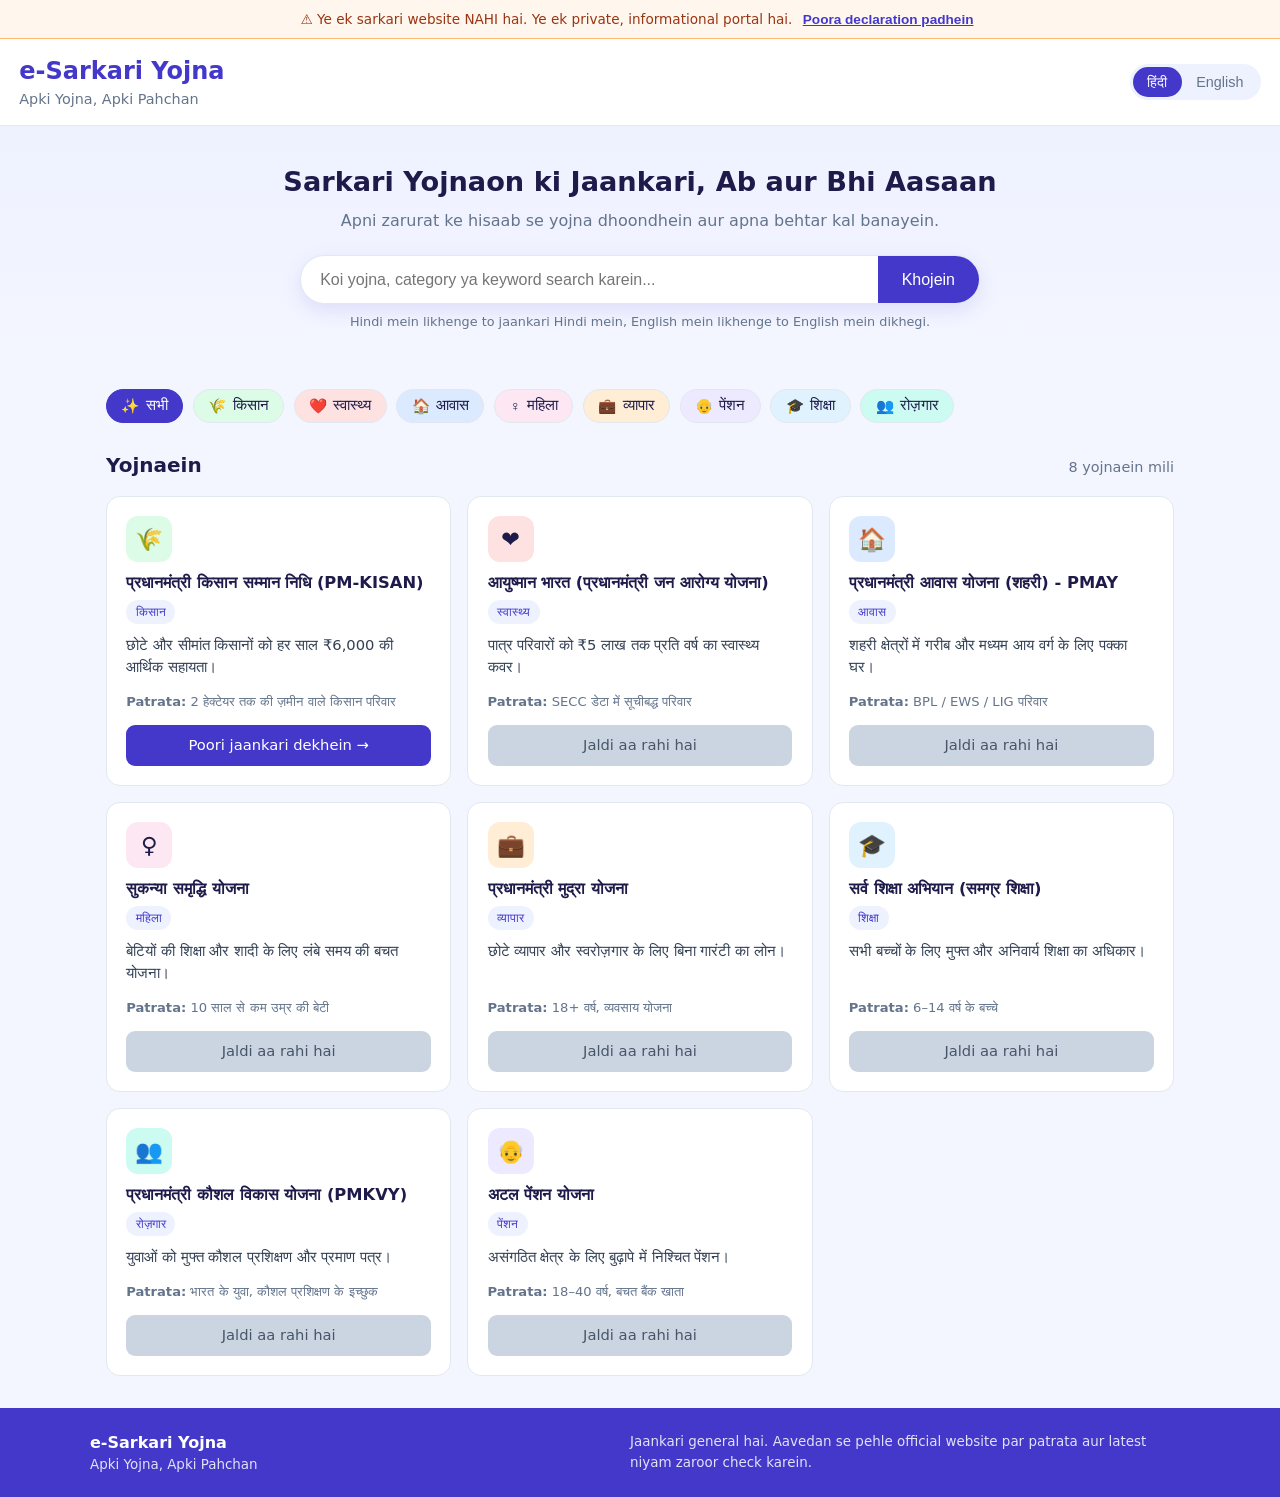
==== commit 35055848: "Home page: meta title set, cards link to detail pages, official links removed from home" ====
--- a/index.html
+++ b/index.html
@@ -3,7 +3,9 @@
 <head>
 <meta charset="UTF-8">
 <meta name="viewport" content="width=device-width, initial-scale=1.0">
-<title>e-Sarkari Yojna - Aapki Yojna, Aapki Pehchaan</title>
+<title>e-Sarkari Yojna | Apki Yojna, Apki Pahchan</title>
+<meta name="description" content="e-Sarkari Yojna par sarkari yojnaon ki saral jaankari: patrata, laabh, dastavez aur aavedan ke steps. Ye ek private, informational portal hai, sarkari website nahi.">
+<link rel="canonical" href="https://esarkariyojna.com/">
 <style>
 :root{--p:#4338ca;--p2:#312e81;--bg:#f4f6ff;--card:#fff;--tx:#1e1b4b;--mu:#64748b;--bd:#e2e8f0;--warn:#fff7ed;--warnbd:#fdba74;--warntx:#9a3412}
 *{box-sizing:border-box}
@@ -13,7 +15,6 @@
 header.top{background:#fff;border-bottom:1px solid var(--bd);padding:.9rem 1.2rem;display:flex;align-items:center;justify-content:space-between;flex-wrap:wrap;gap:.75rem}
 .brand h1{margin:0;font-size:1.5rem;color:var(--p)}
 .brand p{margin:0;color:var(--mu);font-size:.9rem}
-.right{display:flex;gap:.6rem;align-items:center;flex-wrap:wrap}
 .lang{display:flex;background:#eef2ff;border-radius:999px;padding:3px}
 .lang button{border:none;background:none;padding:.4rem .9rem;border-radius:999px;cursor:pointer;font-size:.9rem;color:var(--mu)}
 .lang button.on{background:var(--p);color:#fff}
@@ -37,10 +38,10 @@
 .card h4{margin:0 0 .4rem;font-size:1.02rem;line-height:1.35}
 .tag{align-self:flex-start;font-size:.75rem;padding:.18rem .6rem;border-radius:999px;background:#eef2ff;color:var(--p);margin-bottom:.6rem}
 .card p{margin:0 0 .7rem;color:#334155;font-size:.92rem;flex:1}
-.meta{font-size:.82rem;color:var(--mu);margin:.2rem 0}
-.src{font-size:.78rem;color:var(--mu);margin:.6rem 0 .8rem}
+.meta{font-size:.82rem;color:var(--mu);margin:.2rem 0 .8rem}
 .btn{display:block;text-align:center;background:var(--p);color:#fff;text-decoration:none;padding:.6rem;border-radius:9px;font-size:.92rem}
 .btn:hover{background:var(--p2)}
+.btn.off{background:#cbd5e1;color:#475569;pointer-events:none}
 .empty{display:none;background:#fff;border:1px dashed #c7d2fe;border-radius:14px;padding:2rem 1rem;text-align:center;margin-top:1rem}
 .empty h4{margin:.4rem 0}
 .empty p{color:var(--mu);margin:.2rem 0 1rem}
@@ -60,7 +61,7 @@
 
 <div class="disc-bar">
   <span id="discBarText"></span>
-  <button id="openDisc"></button>
+  <button id="openDisc" type="button"></button>
 </div>
 
 <header class="top">
@@ -68,11 +69,9 @@
     <h1>e-Sarkari Yojna</h1>
     <p id="tagline"></p>
   </div>
-  <div class="right">
-    <div class="lang" role="group" aria-label="Language">
-      <button id="lHi" type="button">हिंदी</button>
-      <button id="lEn" type="button">English</button>
-    </div>
+  <div class="lang" role="group" aria-label="Language">
+    <button id="lHi" type="button">हिंदी</button>
+    <button id="lEn" type="button">English</button>
   </div>
 </header>
 
@@ -122,7 +121,7 @@
   hi: {
     discBar: "⚠️ Ye ek sarkari website NAHI hai. Ye ek private, informational portal hai.",
     discBtn: "Poora declaration padhein",
-    tagline: "Aapki Yojna, Aapki Pehchaan",
+    tagline: "Apki Yojna, Apki Pahchan",
     heroTitle: "Sarkari Yojnaon ki Jaankari, Ab aur Bhi Aasaan",
     heroSub: "Apni zarurat ke hisaab se yojna dhoondhein aur apna behtar kal banayein.",
     searchPh: "Koi yojna, category ya keyword search karein...",
@@ -130,28 +129,27 @@
     hint: "Hindi mein likhenge to jaankari Hindi mein, English mein likhenge to English mein dikhegi.",
     listTitle: "Yojnaein",
     count: n => `${n} yojnaein mili`,
-    btn: "Official website",
-    src: "Source",
-    elig: "Eligibility",
+    more: "Poori jaankari dekhein →",
+    soon: "Jaldi aa rahi hai",
+    elig: "Patrata",
     emptyTitle: "Koi yojna nahi mili!",
     emptyText: "Aapke search ya filter se koi yojna match nahi hui.",
     showAll: "Sab dikhayein",
-    footTag: "Aapki Yojna, Aapki Pehchaan",
-    footDisc: "Jaankari general hai. Aavedan se pehle official website par eligibility aur latest niyam zaroor check karein.",
+    footTag: "Apki Yojna, Apki Pahchan",
+    footDisc: "Jaankari general hai. Aavedan se pehle official website par patrata aur latest niyam zaroor check karein.",
     mdTitle: "Declaration / Ghoshna",
     mdClose: "Samjha, band karein",
     mdBody: `<p><b>Ye sarkari website nahi hai.</b> e-Sarkari Yojna ek private, informational portal hai jo sarkari yojnaon ki jaankari saral bhasha mein dene ke liye banaya gaya hai.</p>
       <ul><li>Yahan di gayi jaankari kisi sarkari vibhaag ki aadhikarik ghoshna nahi hai.</li>
       <li>Ye portal kisi bhi sarkari vibhaag, mantralaya ya sarkari sanstha se sambandhit nahi hai.</li>
       <li>Aavedan, bhugtaan ya kisi bhi sarkari kaam ke liye is portal par koi form nahi bharein.</li>
-      <li>Har yojna ka source aur official link diya gaya hai. Final eligibility, dastavez aur shulk ke liye hamesha official website dekhein.</li>
-      <li>Jaankari update hoti rehti hai, par uski puri zimmedari nahi li ja sakti. Galti hone par source hi antim maana jaayega.</li></ul>`,
-    chipLabel: c => c.hi
+      <li>Har yojna ka detail page official source ka link deta hai. Final patrata, dastavez aur shulk ke liye hamesha official website dekhein.</li>
+      <li>Jaankari samay-samay par update hoti hai, par sahi hone ki guarantee nahi hai. Galti ho to official source hi antim maana jaayega.</li></ul>`
   },
   en: {
     discBar: "⚠️ This is NOT a government website. It is a private, informational portal.",
     discBtn: "Read full declaration",
-    tagline: "Aapki Yojna, Aapki Pehchaan",
+    tagline: "Apki Yojna, Apki Pahchan",
     heroTitle: "Government Schemes Information, Made Easier",
     heroSub: "Find a scheme that suits your needs and build a better future.",
     searchPh: "Search scheme, category or keyword...",
@@ -159,13 +157,13 @@
     hint: "Search in Hindi to see results in Hindi, or in English to see results in English.",
     listTitle: "Schemes",
     count: n => `${n} schemes found`,
-    btn: "Official website",
-    src: "Source",
+    more: "View full details →",
+    soon: "Coming soon",
     elig: "Eligibility",
     emptyTitle: "No scheme found!",
     emptyText: "No scheme matches your search or filter.",
     showAll: "Show all",
-    footTag: "Aapki Yojna, Aapki Pehchaan",
+    footTag: "Apki Yojna, Apki Pahchan",
     footDisc: "Information is general. Always check eligibility and latest rules on the official website before applying.",
     mdTitle: "Declaration",
     mdClose: "Understood, close",
@@ -173,9 +171,8 @@
       <ul><li>The information here is not an official announcement of any government department.</li>
       <li>This portal is not affiliated with any government ministry, department or agency.</li>
       <li>Do not fill any application, payment or government form through this portal.</li>
-      <li>Each scheme lists its source and official link. For final eligibility, documents and fees, always check the official website.</li>
-      <li>Information is updated from time to time, but accuracy is not guaranteed. In case of any mismatch, the official source prevails.</li></ul>`,
-    chipLabel: c => c.en
+      <li>Each scheme's detail page links to the official source. For final eligibility, documents and fees, always check the official website.</li>
+      <li>Information is updated from time to time, but accuracy is not guaranteed. In case of any mismatch, the official source prevails.</li></ul>`
   }
 };
 
@@ -190,63 +187,48 @@
   rozgar:{hi:"रोज़गार",en:"Rozgar",icon:"👥",bg:"#ccfbf1"}
 };
 
+/* page: detail page ka path. Jab tak page nahi bana, page ki jagah null rakhein. */
 const SCHEMES = [
-  { cat:"kisan", icon:"🌾",
+  { cat:"kisan", icon:"🌾", page:"/yojna/pm-kisan.html",
     name:{hi:"प्रधानमंत्री किसान सम्मान निधि (PM-KISAN)",en:"Pradhan Mantri Kisan Samman Nidhi (PM-KISAN)"},
     desc:{hi:"छोटे और सीमांत किसानों को हर साल ₹6,000 की आर्थिक सहायता।",en:"Annual income support of ₹6,000 for small and marginal farmer families."},
     elig:{hi:"2 हेक्टेयर तक की ज़मीन वाले किसान परिवार",en:"Farmer families with up to 2 hectares of cultivable land"},
-    keys:"kisan farmer pm kisan किसान खेती ज़मीन",
-    src:{name:"pmkisan.gov.in (Dept. of Agriculture & Farmers Welfare)",url:"https://pmkisan.gov.in"},
-    link:"https://pmkisan.gov.in" },
-  { cat:"swasthya", icon:"❤️",
+    keys:"kisan farmer pm kisan किसान खेती ज़मीन" },
+  { cat:"swasthya", icon:"❤️", page:null,
     name:{hi:"आयुष्मान भारत (प्रधानमंत्री जन आरोग्य योजना)",en:"Ayushman Bharat (Pradhan Mantri Jan Arogya Yojana)"},
     desc:{hi:"पात्र परिवारों को ₹5 लाख तक प्रति वर्ष का स्वास्थ्य कवर।",en:"Health cover up to ₹5 lakh per family per year for eligible families."},
     elig:{hi:"SECC डेटा में सूचीबद्ध परिवार",en:"Families listed in SECC data"},
-    keys:"health swasthya ayushman इलाज अस्पताल स्वास्थ्य बीमा",
-    src:{name:"pmjay.gov.in (National Health Authority)",url:"https://pmjay.gov.in"},
-    link:"https://pmjay.gov.in" },
-  { cat:"awas", icon:"🏠",
+    keys:"health swasthya ayushman इलाज अस्पताल स्वास्थ्य बीमा" },
+  { cat:"awas", icon:"🏠", page:null,
     name:{hi:"प्रधानमंत्री आवास योजना (शहरी) - PMAY",en:"Pradhan Mantri Awas Yojana (Urban) - PMAY"},
     desc:{hi:"शहरी क्षेत्रों में गरीब और मध्यम आय वर्ग के लिए पक्का घर।",en:"Pucca house for economically weaker and middle income groups in urban areas."},
     elig:{hi:"BPL / EWS / LIG परिवार",en:"BPL / EWS / LIG families"},
-    keys:"awas ghar house pmay आवास घर मकान",
-    src:{name:"pmay-urban.gov.in (Ministry of Housing & Urban Affairs)",url:"https://pmay-urban.gov.in"},
-    link:"https://pmay-urban.gov.in" },
-  { cat:"mahila", icon:"♀️",
+    keys:"awas ghar house pmay आवास घर मकान" },
+  { cat:"mahila", icon:"♀️", page:null,
     name:{hi:"सुकन्या समृद्धि योजना",en:"Sukanya Samriddhi Yojana"},
     desc:{hi:"बेटियों की शिक्षा और शादी के लिए लंबे समय की बचत योजना।",en:"Long-term savings scheme for a girl child's education and marriage."},
     elig:{hi:"10 साल से कम उम्र की बेटी",en:"Girl child below 10 years of age"},
-    keys:"beti betiyan sukanya बेटी बचत शिक्षा शादी",
-    src:{name:"India Post / Ministry of Finance (Small Savings)",url:"https://www.indiapost.gov.in"},
-    link:"https://www.indiapost.gov.in" },
-  { cat:"vyapar", icon:"💼",
+    keys:"beti betiyan sukanya बेटी बचत शिक्षा शादी" },
+  { cat:"vyapar", icon:"💼", page:null,
     name:{hi:"प्रधानमंत्री मुद्रा योजना",en:"PM MUDRA Yojana"},
     desc:{hi:"छोटे व्यापार और स्वरोज़गार के लिए बिना गारंटी का लोन।",en:"Collateral-free loans for small business and self-employment."},
     elig:{hi:"18+ वर्ष, व्यवसाय योजना",en:"18+ years, business plan"},
-    keys:"mudra loan karj vyapar business लोन व्यापार",
-    src:{name:"mudra.org.in (Ministry of Finance)",url:"https://www.mudra.org.in"},
-    link:"https://www.mudra.org.in" },
-  { cat:"shiksha", icon:"🎓",
+    keys:"mudra loan karj vyapar business लोन व्यापार" },
+  { cat:"shiksha", icon:"🎓", page:null,
     name:{hi:"सर्व शिक्षा अभियान (समग्र शिक्षा)",en:"Sarva Shiksha Abhiyan (Samagra Shiksha)"},
     desc:{hi:"सभी बच्चों के लिए मुफ्त और अनिवार्य शिक्षा का अधिकार।",en:"Free and compulsory education for all children under the Right to Education."},
     elig:{hi:"6–14 वर्ष के बच्चे",en:"Children aged 6–14 years"},
-    keys:"school shiksha padhai bachche education शिक्षा स्कूल बच्चे",
-    src:{name:"education.gov.in (Ministry of Education)",url:"https://www.education.gov.in"},
-    link:"https://www.education.gov.in" },
-  { cat:"rozgar", icon:"👥",
+    keys:"school shiksha padhai bachche education शिक्षा स्कूल बच्चे" },
+  { cat:"rozgar", icon:"👥", page:null,
     name:{hi:"प्रधानमंत्री कौशल विकास योजना (PMKVY)",en:"Pradhan Mantri Kaushal Vikas Yojana (PMKVY)"},
     desc:{hi:"युवाओं को मुफ्त कौशल प्रशिक्षण और प्रमाण पत्र।",en:"Free skill training and certification for youth."},
     elig:{hi:"भारत के युवा, कौशल प्रशिक्षण के इच्छुक",en:"Indian youth wanting skill training"},
-    keys:"rozgar job skill kaushal naukri नौकरी रोज़गार कौशल प्रशिक्षण",
-    src:{name:"pmkvyofficial.org (Ministry of Skill Development)",url:"https://www.pmkvyofficial.org"},
-    link:"https://www.pmkvyofficial.org" },
-  { cat:"pension", icon:"👴",
+    keys:"rozgar job skill kaushal naukri नौकरी रोज़गार कौशल प्रशिक्षण" },
+  { cat:"pension", icon:"👴", page:null,
     name:{hi:"अटल पेंशन योजना",en:"Atal Pension Yojana"},
     desc:{hi:"असंगठित क्षेत्र के लिए बुढ़ापे में निश्चित पेंशन।",en:"Guaranteed pension in old age for unorganised sector workers."},
     elig:{hi:"18–40 वर्ष, बचत बैंक खाता",en:"Age 18–40 years, with a savings bank account"},
-    keys:"pension budhape retirement पेंशन बुढ़ापा",
-    src:{name:"npscra.nsdl.co.in (PFRDA / NPS Trust)",url:"https://www.npscra.nsdl.co.in"},
-    link:"https://www.npscra.nsdl.co.in" }
+    keys:"pension budhape retirement पेंशन बुढ़ापा" }
 ];
 
 let lang = "hi";
@@ -254,7 +236,6 @@
 let query = "";
 
 const $ = id => document.getElementById(id);
-
 function hasDevanagari(s){ return /[\u0900-\u097F]/.test(s); }
 function hasLatin(s){ return /[A-Za-z]/.test(s); }
 
@@ -291,9 +272,10 @@
     const b = document.createElement("button");
     b.type = "button";
     b.className = "cat" + (cat === it.key ? " on" : "");
-    b.style.background = cat === it.key ? "" : it.bg;
-    b.innerHTML = `<span>${it.icon}</span><span></span>`;
-    b.lastChild.textContent = it.label;
+    if (cat !== it.key) b.style.background = it.bg;
+    const s1 = document.createElement("span"); s1.textContent = it.icon;
+    const s2 = document.createElement("span"); s2.textContent = it.label;
+    b.append(s1, s2);
     b.onclick = () => { cat = it.key; renderCats(); renderCards(); };
     wrap.appendChild(b);
   });
@@ -320,16 +302,20 @@
       <span class="tag"></span>
       <p></p>
       <div class="meta"><b>${t.elig}:</b> <span class="e"></span></div>
-      <div class="src"><b>${t.src}:</b> <span class="sn"></span></div>
-      <a class="btn" target="_blank" rel="noopener noreferrer"></a>`;
+      <a class="btn" href="#"></a>`;
     card.querySelector("h4").textContent = s.name[lang];
     card.querySelector(".tag").textContent = c[lang];
     card.querySelector("p").textContent = s.desc[lang];
     card.querySelector(".e").textContent = s.elig[lang];
-    card.querySelector(".sn").textContent = s.src.name;
     const a = card.querySelector(".btn");
-    a.href = s.link;
-    a.textContent = t.btn + " →";
+    if (s.page) {
+      a.href = s.page;
+      a.textContent = t.more;
+    } else {
+      a.classList.add("off");
+      a.setAttribute("aria-disabled", "true");
+      a.textContent = t.soon;
+    }
     grid.appendChild(card);
   });
   $("count").textContent = t.count(list.length);
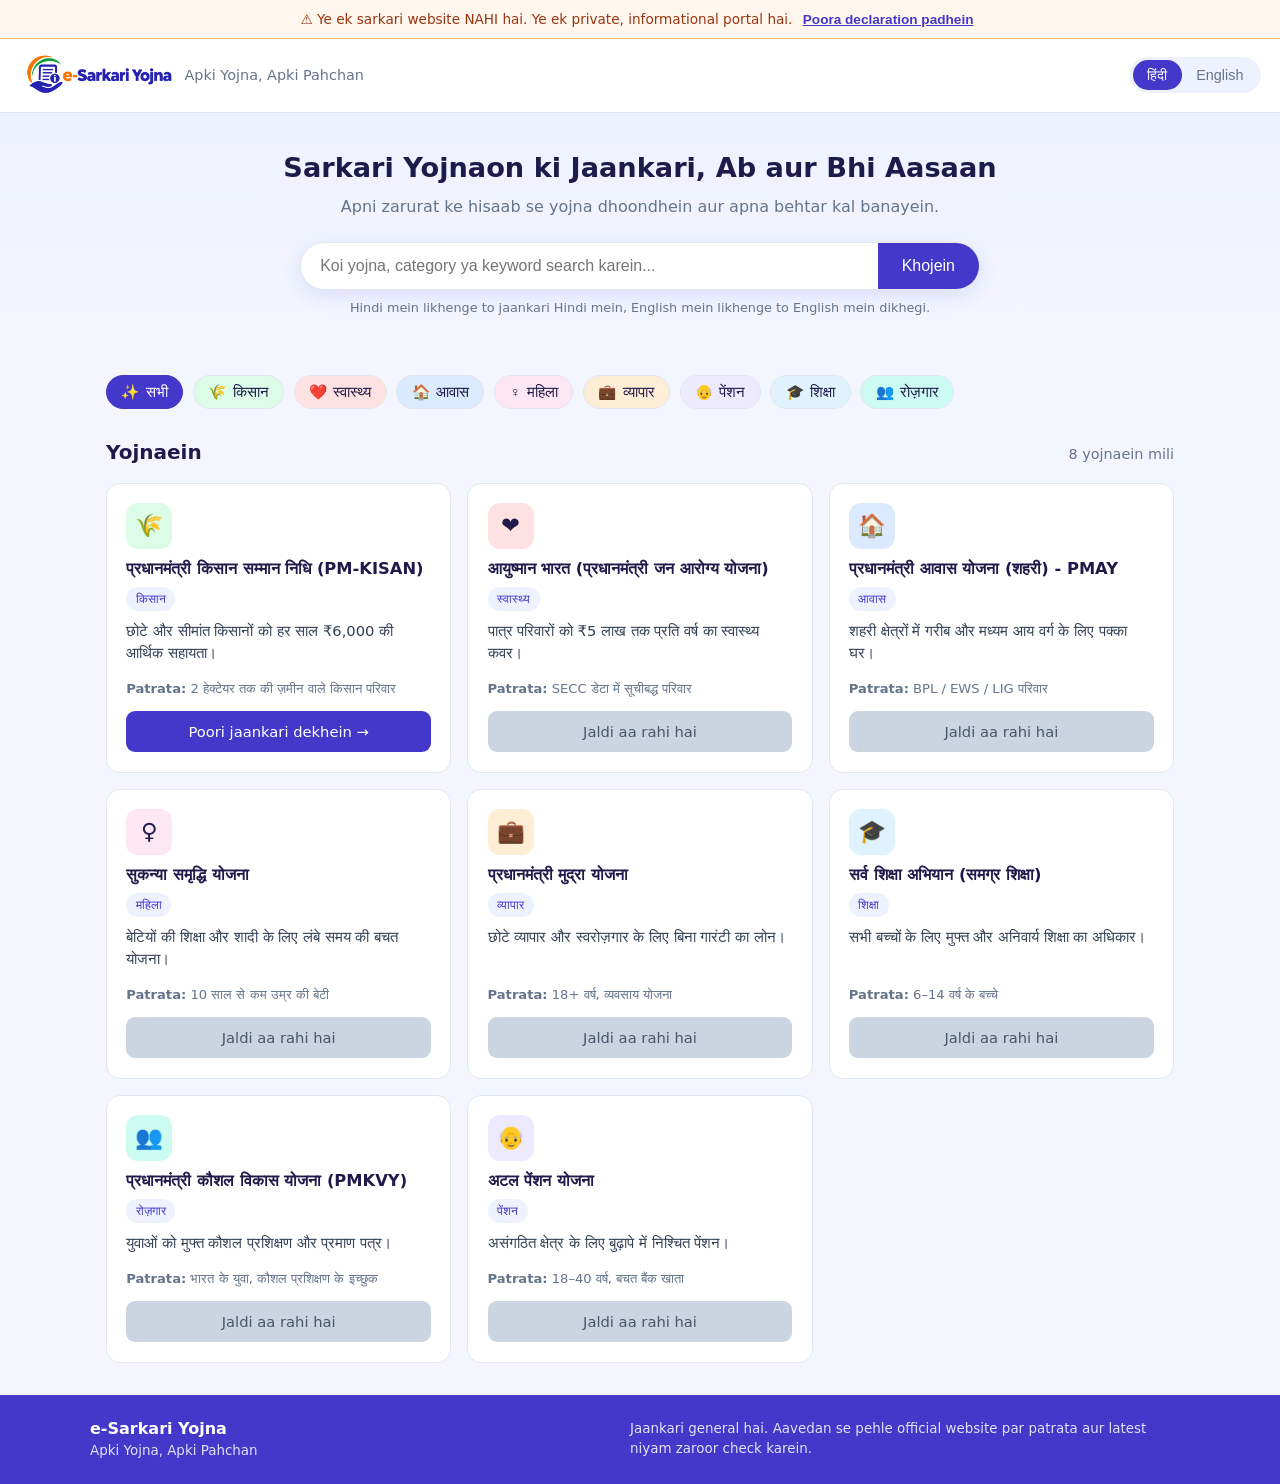
==== commit 8ff264ae: "Add logo and favicon to home page header" ====
--- a/index.html
+++ b/index.html
@@ -6,6 +6,7 @@
 <title>e-Sarkari Yojna | Apki Yojna, Apki Pahchan</title>
 <meta name="description" content="e-Sarkari Yojna par sarkari yojnaon ki saral jaankari: patrata, laabh, dastavez aur aavedan ke steps. Ye ek private, informational portal hai, sarkari website nahi.">
 <link rel="canonical" href="https://esarkariyojna.com/">
+<link rel="icon" type="image/png" href="[data-uri]">
 <style>
 :root{--p:#4338ca;--p2:#312e81;--bg:#f4f6ff;--card:#fff;--tx:#1e1b4b;--mu:#64748b;--bd:#e2e8f0;--warn:#fff7ed;--warnbd:#fdba74;--warntx:#9a3412}
 *{box-sizing:border-box}
@@ -13,7 +14,8 @@
 .disc-bar{background:var(--warn);border-bottom:1px solid var(--warnbd);color:var(--warntx);font-size:.85rem;padding:.55rem 1rem;text-align:center}
 .disc-bar button{background:none;border:none;color:var(--p);font-weight:600;cursor:pointer;text-decoration:underline;font-size:.85rem}
 header.top{background:#fff;border-bottom:1px solid var(--bd);padding:.9rem 1.2rem;display:flex;align-items:center;justify-content:space-between;flex-wrap:wrap;gap:.75rem}
-.brand h1{margin:0;font-size:1.5rem;color:var(--p)}
+.brand{display:flex;align-items:center;gap:.8rem}
+.brand .logo-img{height:44px;width:auto;display:block}
 .brand p{margin:0;color:var(--mu);font-size:.9rem}
 .lang{display:flex;background:#eef2ff;border-radius:999px;padding:3px}
 .lang button{border:none;background:none;padding:.4rem .9rem;border-radius:999px;cursor:pointer;font-size:.9rem;color:var(--mu)}
@@ -66,7 +68,7 @@
 
 <header class="top">
   <div class="brand">
-    <h1>e-Sarkari Yojna</h1>
+    <img class="logo-img" src="[data-uri]" alt="e-Sarkari Yojna logo">
     <p id="tagline"></p>
   </div>
   <div class="lang" role="group" aria-label="Language">
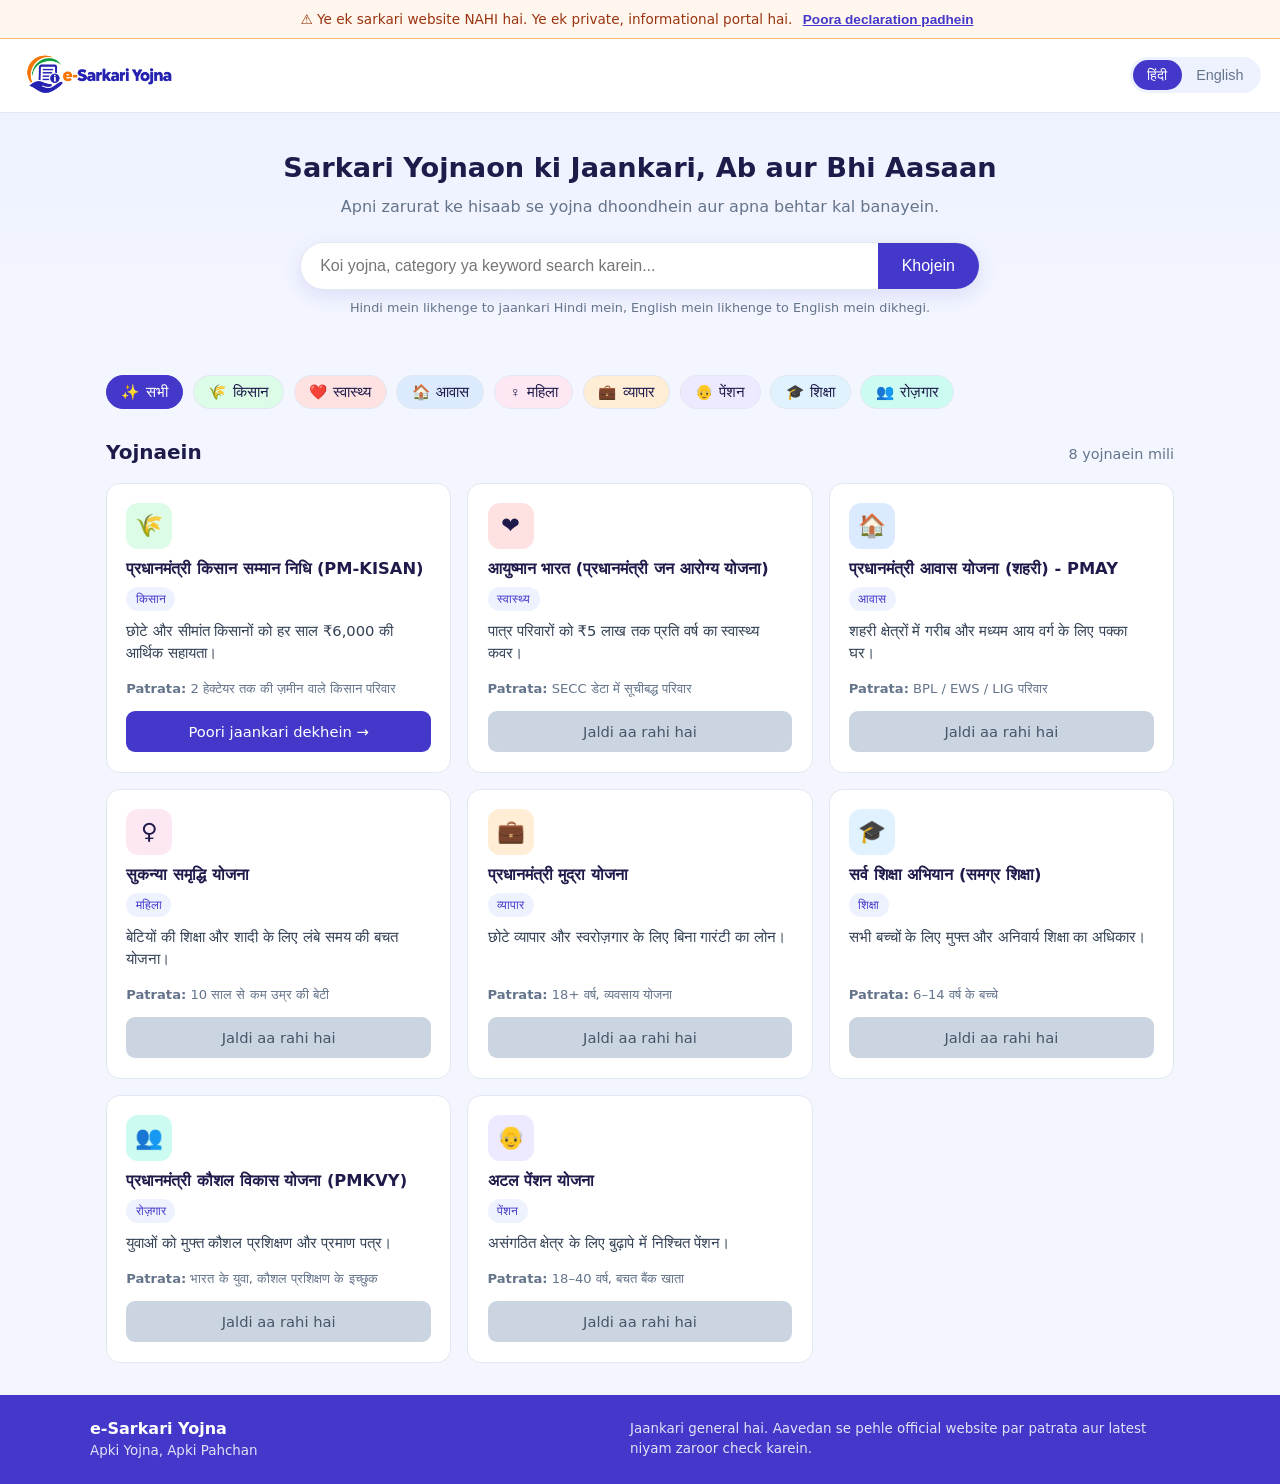
==== commit 80e46655: "Remove tagline text next to logo in header" ====
--- a/index.html
+++ b/index.html
@@ -69,7 +69,6 @@
 <header class="top">
   <div class="brand">
     <img class="logo-img" src="[data-uri]" alt="e-Sarkari Yojna logo">
-    <p id="tagline"></p>
   </div>
   <div class="lang" role="group" aria-label="Language">
     <button id="lHi" type="button">हिंदी</button>
@@ -246,7 +245,6 @@
   document.documentElement.lang = lang;
   $("discBarText").textContent = t.discBar;
   $("openDisc").textContent = t.discBtn;
-  $("tagline").textContent = t.tagline;
   $("heroTitle").textContent = t.heroTitle;
   $("heroSub").textContent = t.heroSub;
   $("q").placeholder = t.searchPh;
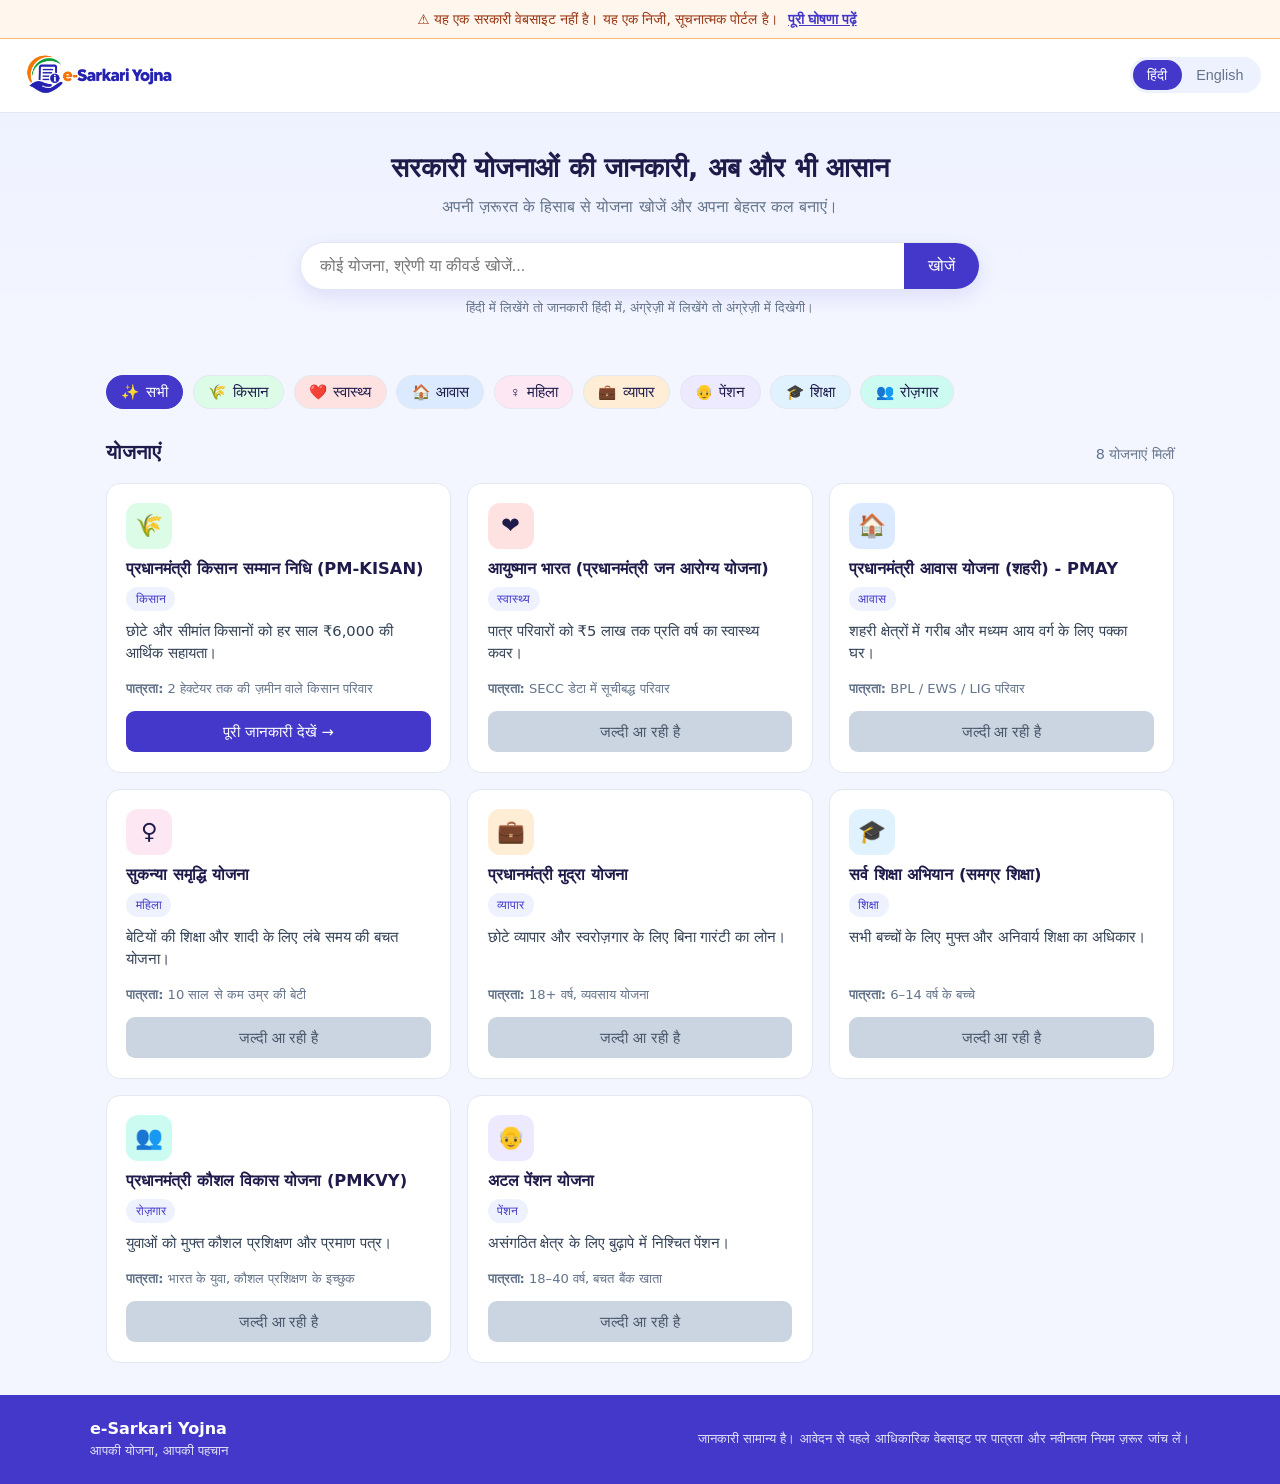
==== commit fb9805ea: "Hindi mode: use proper Devanagari text instead of Hinglish for all UI strings" ====
--- a/index.html
+++ b/index.html
@@ -120,32 +120,32 @@
 <script>
 const UI = {
   hi: {
-    discBar: "⚠️ Ye ek sarkari website NAHI hai. Ye ek private, informational portal hai.",
-    discBtn: "Poora declaration padhein",
-    tagline: "Apki Yojna, Apki Pahchan",
-    heroTitle: "Sarkari Yojnaon ki Jaankari, Ab aur Bhi Aasaan",
-    heroSub: "Apni zarurat ke hisaab se yojna dhoondhein aur apna behtar kal banayein.",
-    searchPh: "Koi yojna, category ya keyword search karein...",
-    searchBtn: "Khojein",
-    hint: "Hindi mein likhenge to jaankari Hindi mein, English mein likhenge to English mein dikhegi.",
-    listTitle: "Yojnaein",
-    count: n => `${n} yojnaein mili`,
-    more: "Poori jaankari dekhein →",
-    soon: "Jaldi aa rahi hai",
-    elig: "Patrata",
-    emptyTitle: "Koi yojna nahi mili!",
-    emptyText: "Aapke search ya filter se koi yojna match nahi hui.",
-    showAll: "Sab dikhayein",
-    footTag: "Apki Yojna, Apki Pahchan",
-    footDisc: "Jaankari general hai. Aavedan se pehle official website par patrata aur latest niyam zaroor check karein.",
-    mdTitle: "Declaration / Ghoshna",
-    mdClose: "Samjha, band karein",
-    mdBody: `<p><b>Ye sarkari website nahi hai.</b> e-Sarkari Yojna ek private, informational portal hai jo sarkari yojnaon ki jaankari saral bhasha mein dene ke liye banaya gaya hai.</p>
-      <ul><li>Yahan di gayi jaankari kisi sarkari vibhaag ki aadhikarik ghoshna nahi hai.</li>
-      <li>Ye portal kisi bhi sarkari vibhaag, mantralaya ya sarkari sanstha se sambandhit nahi hai.</li>
-      <li>Aavedan, bhugtaan ya kisi bhi sarkari kaam ke liye is portal par koi form nahi bharein.</li>
-      <li>Har yojna ka detail page official source ka link deta hai. Final patrata, dastavez aur shulk ke liye hamesha official website dekhein.</li>
-      <li>Jaankari samay-samay par update hoti hai, par sahi hone ki guarantee nahi hai. Galti ho to official source hi antim maana jaayega.</li></ul>`
+    discBar: "⚠️ यह एक सरकारी वेबसाइट नहीं है। यह एक निजी, सूचनात्मक पोर्टल है।",
+    discBtn: "पूरी घोषणा पढ़ें",
+    tagline: "आपकी योजना, आपकी पहचान",
+    heroTitle: "सरकारी योजनाओं की जानकारी, अब और भी आसान",
+    heroSub: "अपनी ज़रूरत के हिसाब से योजना खोजें और अपना बेहतर कल बनाएं।",
+    searchPh: "कोई योजना, श्रेणी या कीवर्ड खोजें...",
+    searchBtn: "खोजें",
+    hint: "हिंदी में लिखेंगे तो जानकारी हिंदी में, अंग्रेज़ी में लिखेंगे तो अंग्रेज़ी में दिखेगी।",
+    listTitle: "योजनाएं",
+    count: n => `${n} योजनाएं मिलीं`,
+    more: "पूरी जानकारी देखें →",
+    soon: "जल्दी आ रही है",
+    elig: "पात्रता",
+    emptyTitle: "कोई योजना नहीं मिली!",
+    emptyText: "आपके सर्च या फ़िल्टर से कोई योजना मेल नहीं खाई।",
+    showAll: "सब दिखाएं",
+    footTag: "आपकी योजना, आपकी पहचान",
+    footDisc: "जानकारी सामान्य है। आवेदन से पहले आधिकारिक वेबसाइट पर पात्रता और नवीनतम नियम ज़रूर जांच लें।",
+    mdTitle: "घोषणा",
+    mdClose: "समझ गया, बंद करें",
+    mdBody: `<p><b>यह सरकारी वेबसाइट नहीं है।</b> e-Sarkari Yojna एक निजी, सूचनात्मक पोर्टल है जो सरकारी योजनाओं की जानकारी सरल भाषा में देने के लिए बनाया गया है।</p>
+      <ul><li>यहां दी गई जानकारी किसी सरकारी विभाग की आधिकारिक घोषणा नहीं है।</li>
+      <li>यह पोर्टल किसी भी सरकारी विभाग, मंत्रालय या सरकारी संस्था से संबंधित नहीं है।</li>
+      <li>आवेदन, भुगतान या किसी भी सरकारी काम के लिए इस पोर्टल पर कोई फॉर्म न भरें।</li>
+      <li>हर योजना का विस्तृत पेज आधिकारिक स्रोत का लिंक देता है। अंतिम पात्रता, दस्तावेज़ और शुल्क के लिए हमेशा आधिकारिक वेबसाइट देखें।</li>
+      <li>जानकारी समय-समय पर अपडेट होती है, पर सही होने की गारंटी नहीं है। गलती होने पर आधिकारिक स्रोत ही अंतिम माना जाएगा।</li></ul>`
   },
   en: {
     discBar: "⚠️ This is NOT a government website. It is a private, informational portal.",
